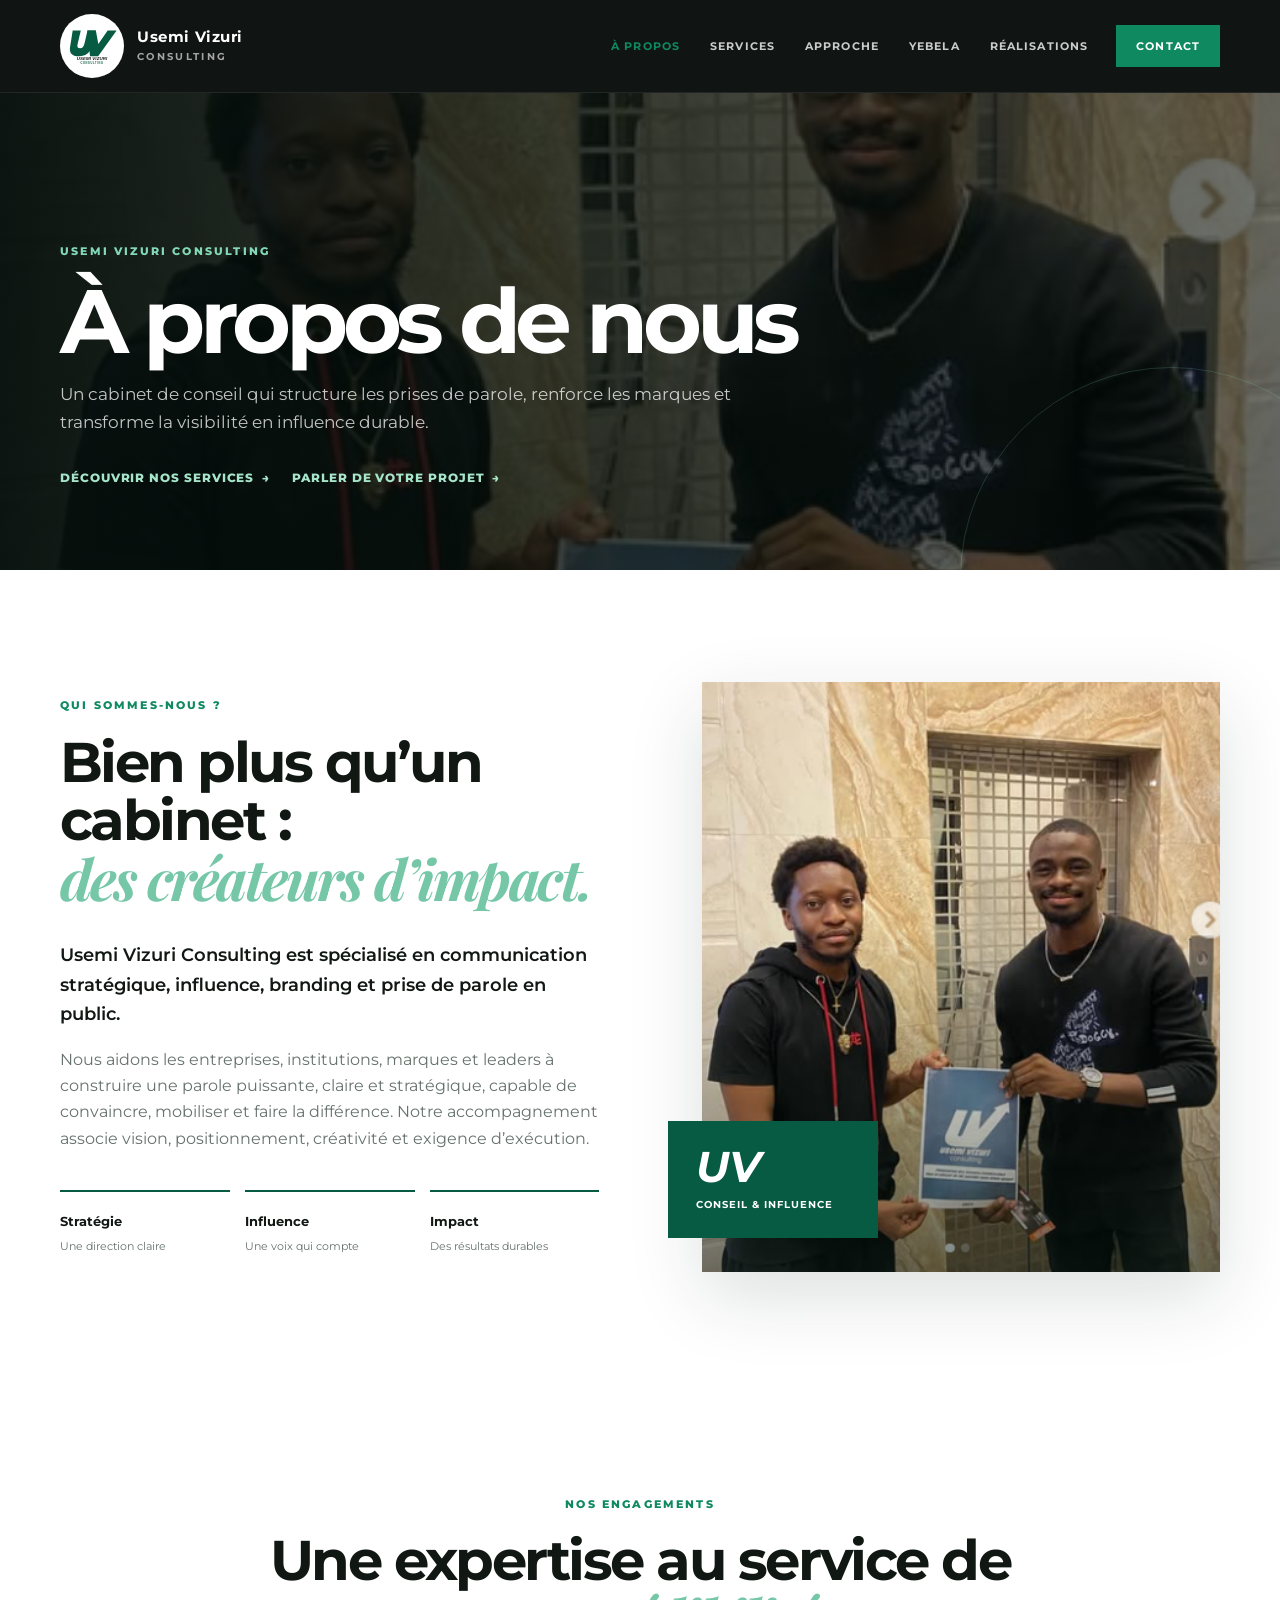
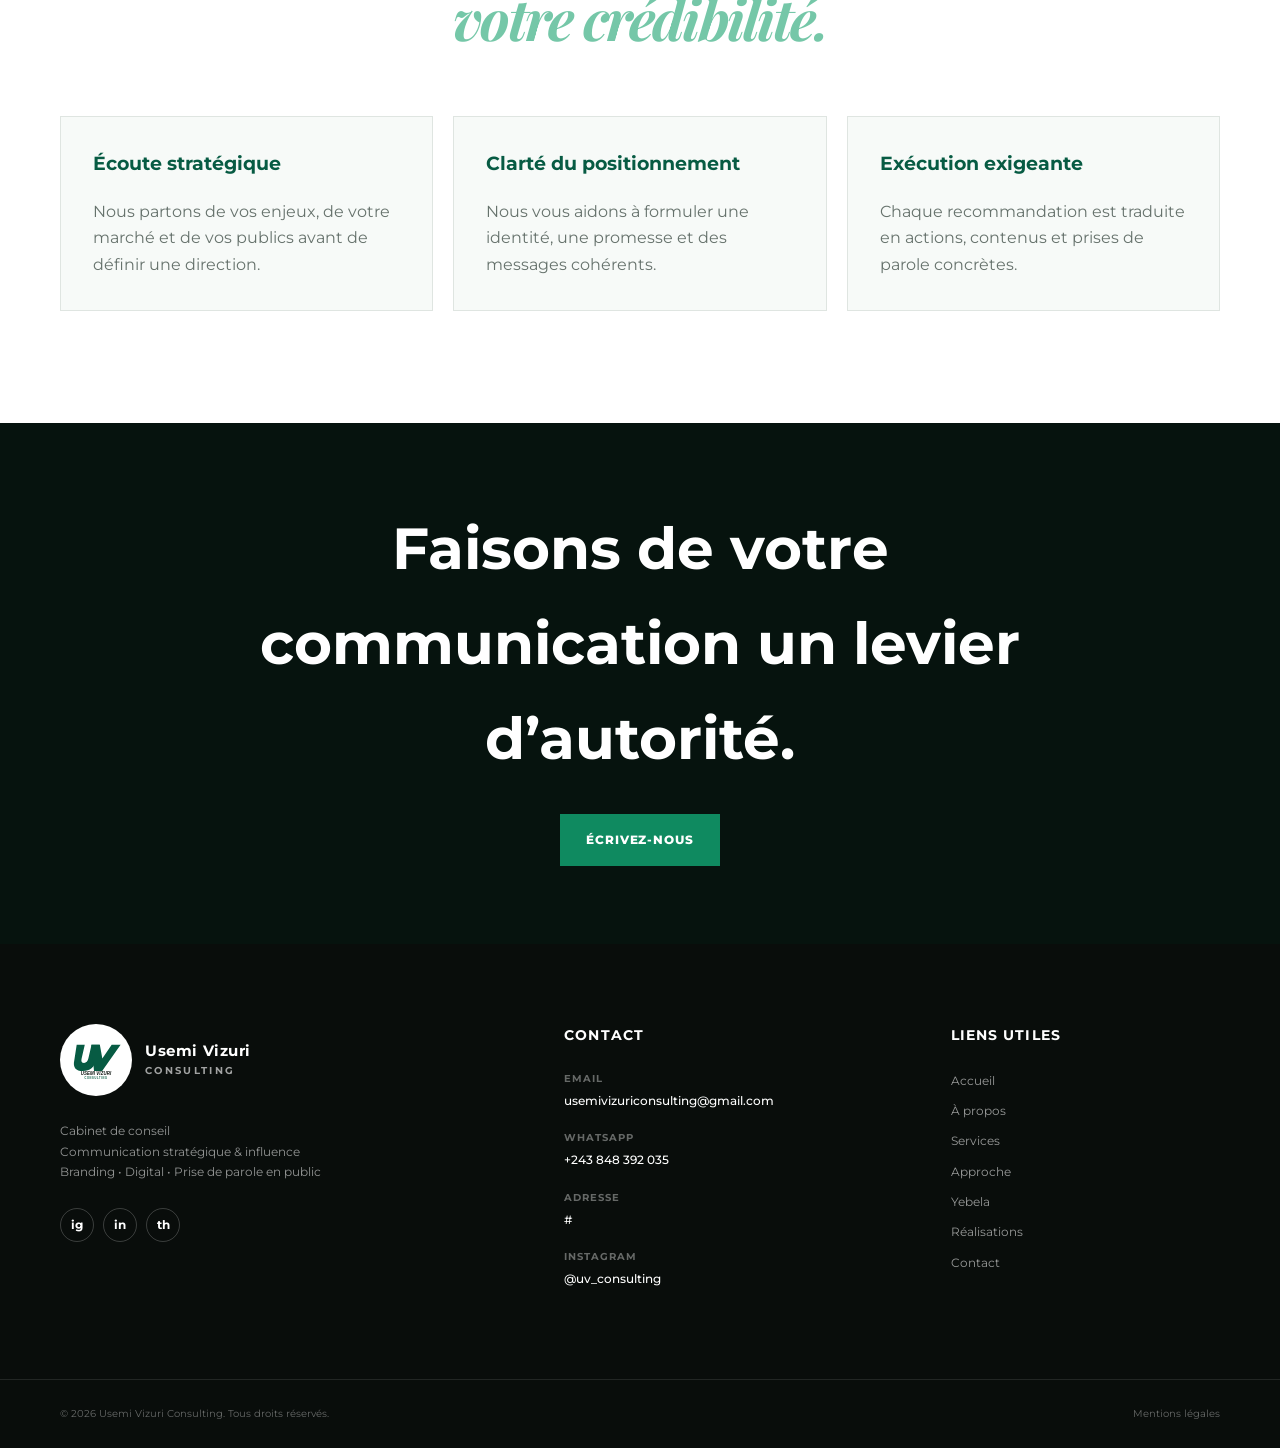
==== a-propos.html @ 1bf6beef "Transforme le site en navigation multipage" ====
<!doctype html>
<html lang="fr">
<head>
  <meta charset="utf-8">
  <meta name="viewport" content="width=device-width, initial-scale=1">
  <meta name="description" content="Découvrez Usemi Vizuri Consulting, cabinet de conseil en communication stratégique, influence, branding et prise de parole.">
  <meta name="theme-color" content="#0b0f0d">
  <title>À propos — Usemi Vizuri Consulting</title>
  <link rel="preconnect" href="https://fonts.googleapis.com">
  <link rel="preconnect" href="https://fonts.gstatic.com" crossorigin>
  <link href="https://fonts.googleapis.com/css2?family=Montserrat:wght@400;500;600;700;800&family=Playfair+Display:ital,wght@0,700;1,700&display=swap" rel="stylesheet">
  <link rel="icon" href="assets/logo-usemi-vizuri.svg" type="image/svg+xml">
  <link rel="stylesheet" href="styles.css">
</head>
<body>
  <a class="skip-link" href="#contenu">Aller au contenu</a>

  <header class="site-header" id="top">
    <div class="container header-inner">
      <a class="brand" href="index.html" aria-label="Usemi Vizuri Consulting — Accueil">
        <span class="brand-logo"><img src="assets/logo-usemi-vizuri.svg" alt="Logo Usemi Vizuri Consulting"></span>
        <span class="brand-copy">
          <strong>Usemi Vizuri</strong>
          <small>Consulting</small>
        </span>
      </a>

      <button class="menu-toggle" type="button" aria-expanded="false" aria-controls="main-nav" aria-label="Ouvrir le menu">
        <span></span><span></span><span></span>
      </button>

      <nav class="main-nav" id="main-nav" aria-label="Navigation principale">
        <a href="a-propos.html" aria-current="page">À propos</a>
        <a href="services.html">Services</a>
        <a href="approche.html">Approche</a>
        <a href="yebela.html">Yebela</a>
        <a href="realisations.html">Réalisations</a>
        <a class="nav-cta" href="contact.html">Contact</a>
      </nav>
    </div>
  </header>

  <main id="contenu">
    <section class="page-hero" style="--page-image: url('assets/collaboration-07.png')" aria-labelledby="page-title">
      <div class="container"><p class="eyebrow light">Usemi Vizuri Consulting</p><h1 id="page-title">À propos de nous</h1><p>Un cabinet de conseil qui structure les prises de parole, renforce les marques et transforme la visibilité en influence durable.</p><div class="page-nav"><a href="services.html">Découvrir nos services</a><a href="contact.html">Parler de votre projet</a></div></div>
    </section>
    <section class="about section page-content">
      <div class="container about-grid">
        <div class="about-copy reveal"><p class="eyebrow">Qui sommes-nous ?</p><h2>Bien plus qu’un cabinet :<br><em>des créateurs d’impact.</em></h2><p class="lead">Usemi Vizuri Consulting est spécialisé en communication stratégique, influence, branding et prise de parole en public.</p><p>Nous aidons les entreprises, institutions, marques et leaders à construire une parole puissante, claire et stratégique, capable de convaincre, mobiliser et faire la différence. Notre accompagnement associe vision, positionnement, créativité et exigence d’exécution.</p><div class="about-facts"><div><strong>Stratégie</strong><span>Une direction claire</span></div><div><strong>Influence</strong><span>Une voix qui compte</span></div><div><strong>Impact</strong><span>Des résultats durables</span></div></div></div>
        <div class="about-visual reveal" role="img" aria-label="Accompagnement en stratégie de communication"><div class="about-badge"><strong>UV</strong><span>Conseil & influence</span></div></div>
      </div>
    </section>
    <section class="section"><div class="container"><div class="section-heading centered reveal"><p class="eyebrow">Nos engagements</p><h2>Une expertise au service de<br><em>votre crédibilité.</em></h2></div><div class="detail-grid"><article class="detail-card reveal"><h3>Écoute stratégique</h3><p>Nous partons de vos enjeux, de votre marché et de vos publics avant de définir une direction.</p></article><article class="detail-card reveal"><h3>Clarté du positionnement</h3><p>Nous vous aidons à formuler une identité, une promesse et des messages cohérents.</p></article><article class="detail-card reveal"><h3>Exécution exigeante</h3><p>Chaque recommandation est traduite en actions, contenus et prises de parole concrètes.</p></article></div></div></section>
    <section class="page-cta"><div class="container"><h2>Faisons de votre communication un levier d’autorité.</h2><a class="button button-primary" href="contact.html">Écrivez-nous</a></div></section>
  </main>
  <footer class="site-footer">
    <div class="container footer-grid">
      <div class="footer-brand">
        <a class="brand footer-logo" href="index.html">
          <span class="brand-logo"><img src="assets/logo-usemi-vizuri.svg" alt="Logo Usemi Vizuri Consulting"></span>
          <span class="brand-copy"><strong>Usemi Vizuri</strong><small>Consulting</small></span>
        </a>
        <p>Cabinet de conseil<br>Communication stratégique & influence<br>Branding • Digital • Prise de parole en public</p>
        <div class="social-links" aria-label="Réseaux sociaux">
          <a href="https://www.instagram.com/uv_consulting/" target="_blank" rel="noopener noreferrer" aria-label="Instagram de Usemi Vizuri Consulting">ig</a>
          <a href="https://www.linkedin.com/in/usemi-vizuri-consulting-192310303" target="_blank" rel="noopener noreferrer" aria-label="LinkedIn de Usemi Vizuri Consulting">in</a>
          <a href="https://www.threads.com/@uv_consulting" target="_blank" rel="noopener noreferrer" aria-label="Threads de Usemi Vizuri Consulting">th</a>
        </div>
      </div>

      <div class="footer-contact">
        <h2>Contact</h2>
        <ul>
          <li><span>Email</span><a href="mailto:usemivizuriconsulting@gmail.com">usemivizuriconsulting@gmail.com</a></li>
          <li><span>WhatsApp</span><a href="https://wa.me/243848392035" target="_blank" rel="noopener">+243 848 392 035</a></li>
          <li><span>Adresse</span><strong>#</strong></li>
          <li><span>Instagram</span><a href="https://www.instagram.com/uv_consulting/" target="_blank" rel="noopener noreferrer">@uv_consulting</a></li>
        </ul>
      </div>

      <div class="footer-links">
        <h2>Liens utiles</h2>
        <a href="index.html">Accueil</a>
        <a href="a-propos.html">À propos</a>
        <a href="services.html">Services</a>
        <a href="approche.html">Approche</a>
        <a href="yebela.html">Yebela</a>
        <a href="realisations.html">Réalisations</a>
        <a href="contact.html">Contact</a>
      </div>

    </div>
    <div class="footer-bottom">
      <div class="container">
        <p>© <span id="year"></span> Usemi Vizuri Consulting. Tous droits réservés.</p>
        <a href="#">Mentions légales</a>
      </div>
    </div>
  </footer>

  <a class="back-to-top" href="#top" aria-label="Retour en haut">↑</a>
  <script src="config.js"></script>
  <script src="script.js"></script>
</body>
</html>
---- styles.css ----
:root {
  --green: #075b43;
  --green-bright: #0f8a60;
  --green-soft: #dcece6;
  --ink: #111814;
  --black: #090d0b;
  --cream: #f7f6f1;
  --white: #ffffff;
  --muted: #66726c;
  --line: #dfe5e1;
  --shadow: 0 24px 70px rgba(10, 36, 27, .14);
  --container: 1160px;
}

* { box-sizing: border-box; }

html {
  scroll-behavior: smooth;
  scroll-padding-top: 92px;
}

body {
  margin: 0;
  overflow-x: hidden;
  background: var(--white);
  color: var(--ink);
  font-family: "Montserrat", Arial, sans-serif;
  line-height: 1.65;
  -webkit-font-smoothing: antialiased;
}

body.menu-open { overflow: hidden; }

img { display: block; max-width: 100%; }
a { color: inherit; text-decoration: none; }
button, input { font: inherit; }

.container {
  width: min(var(--container), calc(100% - 48px));
  margin-inline: auto;
}

.skip-link {
  position: fixed;
  top: 12px;
  left: 12px;
  z-index: 999;
  padding: 10px 16px;
  background: var(--white);
  color: var(--black);
  transform: translateY(-150%);
}

.skip-link:focus { transform: translateY(0); }
.sr-only {
  position: absolute;
  width: 1px;
  height: 1px;
  padding: 0;
  margin: -1px;
  overflow: hidden;
  clip: rect(0, 0, 0, 0);
  white-space: nowrap;
  border: 0;
}

.site-header {
  position: sticky;
  top: 0;
  z-index: 100;
  min-height: 92px;
  background: rgba(9, 13, 11, .97);
  border-bottom: 1px solid rgba(255, 255, 255, .08);
  backdrop-filter: blur(16px);
}

.header-inner {
  min-height: 92px;
  display: flex;
  align-items: center;
  justify-content: space-between;
  gap: 32px;
}

.brand {
  display: inline-flex;
  align-items: center;
  gap: 13px;
  color: var(--white);
}

.brand-logo {
  display: grid;
  place-items: center;
  width: 64px;
  height: 64px;
  overflow: hidden;
  border-radius: 50%;
  background: var(--white);
}

.brand-logo img { width: 54px; height: 54px; object-fit: contain; }
.brand-copy { display: grid; line-height: 1.05; }
.brand-copy strong { font-size: .92rem; letter-spacing: .04em; }
.brand-copy small {
  margin-top: 6px;
  color: rgba(255, 255, 255, .62);
  font-size: .61rem;
  font-weight: 700;
  letter-spacing: .24em;
  text-transform: uppercase;
}

.main-nav { display: flex; align-items: center; gap: 6px; }
.main-nav a {
  padding: 10px 12px;
  color: rgba(255, 255, 255, .78);
  font-size: .7rem;
  font-weight: 700;
  letter-spacing: .1em;
  text-transform: uppercase;
  transition: color .2s ease, background .2s ease;
}
.main-nav a:hover, .main-nav a:focus-visible { color: var(--white); }
.main-nav a[aria-current="page"] { color: var(--green-bright); }
.main-nav .nav-cta {
  margin-left: 10px;
  padding: 12px 20px;
  background: var(--green-bright);
  color: var(--white);
}
.main-nav .nav-cta:hover { background: var(--green); }

.menu-toggle {
  display: none;
  width: 46px;
  height: 46px;
  padding: 10px;
  border: 0;
  background: transparent;
  color: var(--white);
  cursor: pointer;
}
.menu-toggle span {
  display: block;
  width: 100%;
  height: 2px;
  margin: 6px 0;
  background: currentColor;
  transition: transform .25s ease, opacity .25s ease;
}
.menu-toggle[aria-expanded="true"] span:nth-child(1) { transform: translateY(8px) rotate(45deg); }
.menu-toggle[aria-expanded="true"] span:nth-child(2) { opacity: 0; }
.menu-toggle[aria-expanded="true"] span:nth-child(3) { transform: translateY(-8px) rotate(-45deg); }

.hero {
  position: relative;
  min-height: calc(100vh - 92px);
  display: flex;
  align-items: center;
  isolation: isolate;
  overflow: hidden;
  background: var(--black) url("assets/uv-accueil.png") 74% 38% / cover no-repeat;
  color: var(--white);
}

.hero-shade {
  position: absolute;
  inset: 0;
  z-index: -1;
  background:
    linear-gradient(90deg, rgba(3, 13, 10, .96) 0%, rgba(3, 13, 10, .78) 38%, rgba(3, 13, 10, .24) 70%, rgba(3, 13, 10, .18) 100%),
    linear-gradient(0deg, rgba(3, 13, 10, .58), transparent 45%);
}

.hero-inner { padding-block: 110px 140px; }
.eyebrow {
  margin: 0 0 18px;
  color: var(--green-bright);
  font-size: .68rem;
  font-weight: 800;
  letter-spacing: .2em;
  text-transform: uppercase;
}
.eyebrow.light { color: #83d8b7; }
.eyebrow span { display: inline-block; width: 34px; height: 1px; margin: 0 10px 3px; background: currentColor; }

.hero h1 {
  max-width: 820px;
  margin: 0;
  font-size: clamp(3rem, 6.2vw, 6.15rem);
  line-height: .98;
  letter-spacing: -.055em;
}

h1 em, h2 em {
  color: #75c7a8;
  font-family: "Playfair Display", Georgia, serif;
  font-weight: 700;
}

.hero-lead {
  max-width: 680px;
  margin: 30px 0 0;
  color: rgba(255, 255, 255, .78);
  font-size: clamp(1rem, 1.5vw, 1.18rem);
}

.hero-actions { display: flex; flex-wrap: wrap; gap: 14px; margin-top: 38px; }
.button {
  display: inline-flex;
  min-height: 52px;
  align-items: center;
  justify-content: center;
  padding: 13px 25px;
  border: 1px solid transparent;
  font-size: .72rem;
  font-weight: 800;
  letter-spacing: .08em;
  text-transform: uppercase;
  transition: transform .2s ease, background .2s ease, color .2s ease, border-color .2s ease;
}
.button:hover { transform: translateY(-2px); }
.button-primary { background: var(--green-bright); color: var(--white); }
.button-primary:hover { background: #12a06e; }
.button-ghost { border-color: rgba(255,255,255,.55); color: var(--white); }
.button-ghost:hover { border-color: var(--white); background: var(--white); color: var(--black); }
.button-light { background: var(--white); color: var(--green); }

.scroll-cue {
  position: absolute;
  right: 38px;
  bottom: 30px;
  display: flex;
  align-items: center;
  gap: 15px;
  color: rgba(255,255,255,.68);
  font-size: .6rem;
  font-weight: 700;
  letter-spacing: .17em;
  text-transform: uppercase;
  transform: rotate(90deg) translateX(-100%);
  transform-origin: right bottom;
}
.scroll-cue i { width: 54px; height: 1px; background: currentColor; }

.section { padding: 112px 0; }
.section-heading { max-width: 780px; margin-bottom: 66px; }
.section-heading.centered { margin-inline: auto; text-align: center; }
.section-heading h2, .about-copy h2 {
  margin: 0;
  color: var(--ink);
  font-size: clamp(2.3rem, 4.4vw, 4.5rem);
  line-height: 1.03;
  letter-spacing: -.045em;
}
.section-heading p:not(.eyebrow) { max-width: 650px; margin: 24px auto 0; color: var(--muted); }

.service-grid {
  display: grid;
  grid-template-columns: repeat(2, 1fr);
  border-top: 1px solid var(--line);
  border-left: 1px solid var(--line);
}
.service-card {
  min-height: 340px;
  padding: 46px 38px;
  border-right: 1px solid var(--line);
  border-bottom: 1px solid var(--line);
  background: var(--white);
  transition: background .25s ease, color .25s ease, transform .25s ease;
}
.service-card:hover { z-index: 2; background: var(--green); color: var(--white); transform: translateY(-5px); box-shadow: var(--shadow); }
.service-icon { width: 56px; height: 56px; margin-bottom: 30px; color: var(--green-bright); }
.service-icon svg { width: 100%; height: 100%; fill: none; stroke: currentColor; stroke-width: 2; stroke-linecap: round; stroke-linejoin: round; }
.service-card:hover .service-icon { color: #8de0bd; }
.service-card h3 { margin: 0 0 16px; font-size: 1.05rem; line-height: 1.3; }
.service-card p { margin: 0; color: var(--muted); font-size: .88rem; }
.service-card:hover p { color: rgba(255,255,255,.72); }

.manifesto { display: grid; grid-template-columns: 1fr 1fr; min-height: 660px; }
.manifesto-panel { display: flex; flex-direction: column; justify-content: center; padding: clamp(60px, 8vw, 130px); }
.manifesto-green { background: var(--green); color: var(--white); }
.manifesto-green h2 { max-width: 600px; margin: 0; font-size: clamp(2.2rem, 4vw, 4.1rem); line-height: 1.02; letter-spacing: -.045em; }
.manifesto-green > p:not(.eyebrow) { max-width: 590px; margin: 28px 0 36px; color: rgba(255,255,255,.76); }
.manifesto-green .button { align-self: flex-start; }
.manifesto-dark {
  position: relative;
  overflow: hidden;
  background:
    radial-gradient(circle at 78% 24%, rgba(15,138,96,.28), transparent 26%),
    linear-gradient(135deg, #101a16, var(--black));
  color: var(--white);
}
.manifesto-dark::after {
  content: "UV";
  position: absolute;
  right: -5%;
  bottom: -20%;
  color: rgba(255,255,255,.035);
  font-size: 26vw;
  font-weight: 800;
  font-style: italic;
  line-height: 1;
}
.quote-mark { position: relative; z-index: 1; color: #70d0aa; font-family: Georgia, serif; font-size: 7rem; line-height: .6; }
.manifesto blockquote { position: relative; z-index: 1; max-width: 560px; margin: 26px 0; font-family: "Playfair Display", Georgia, serif; font-size: clamp(1.7rem, 3vw, 3rem); line-height: 1.25; }
.manifesto-dark p { position: relative; z-index: 1; color: #70d0aa; font-size: .7rem; font-weight: 800; letter-spacing: .13em; text-transform: uppercase; }

.about { background: var(--cream); }
.about-grid { display: grid; grid-template-columns: 1.02fr .98fr; align-items: center; gap: clamp(50px, 8vw, 110px); }
.about-copy .lead { margin-top: 30px; color: var(--ink); font-size: 1.12rem; font-weight: 600; }
.about-copy > p:not(.eyebrow):not(.lead) { color: var(--muted); }
.about-facts { display: grid; grid-template-columns: repeat(3, 1fr); gap: 15px; margin-top: 38px; }
.about-facts div { padding-top: 18px; border-top: 2px solid var(--green); }
.about-facts strong, .about-facts span { display: block; }
.about-facts strong { font-size: .84rem; }
.about-facts span { margin-top: 5px; color: var(--muted); font-size: .7rem; }
.about-visual {
  position: relative;
  min-height: 590px;
  background: var(--black) url("assets/collaboration-07.png") center / cover no-repeat;
  box-shadow: var(--shadow);
}
.about-visual::before { content: ""; position: absolute; inset: 0; background: linear-gradient(0deg, rgba(3,20,14,.52), transparent 58%); }
.about-badge { position: absolute; left: -34px; bottom: 34px; display: grid; min-width: 210px; padding: 24px 28px; background: var(--green); color: var(--white); }
.about-badge strong { font-size: 2.7rem; font-style: italic; line-height: 1; }
.about-badge span { margin-top: 8px; font-size: .65rem; font-weight: 700; letter-spacing: .1em; text-transform: uppercase; }
.yebela {
  overflow: hidden;
  background:
    radial-gradient(circle at 12% 20%, rgba(15, 138, 96, .34), transparent 30%),
    linear-gradient(135deg, #08110d, #101c17 58%, #06100c);
  color: var(--white);
}
.yebela-grid { display: grid; grid-template-columns: .9fr 1.1fr; align-items: center; gap: clamp(54px, 9vw, 130px); }
.yebela-intro { position: relative; min-height: 500px; display: flex; flex-direction: column; justify-content: center; }
.yebela-mark {
  position: absolute;
  left: -45px;
  top: 50%;
  color: rgba(117, 199, 168, .08);
  font-family: "Playfair Display", Georgia, serif;
  font-size: clamp(20rem, 38vw, 36rem);
  font-weight: 700;
  line-height: .7;
  transform: translateY(-46%);
}
.yebela-intro h2 { position: relative; margin: 0; font-size: clamp(4.3rem, 10vw, 8rem); line-height: .9; letter-spacing: -.07em; }
.yebela-tagline { position: relative; max-width: 560px; margin: 28px 0 0; color: #83d8b7; font-family: "Playfair Display", Georgia, serif; font-size: clamp(1.45rem, 2.7vw, 2.25rem); line-height: 1.25; }
.yebela-copy > p { color: rgba(255, 255, 255, .72); }
.yebela-focus { display: flex; flex-wrap: wrap; gap: 10px; margin: 30px 0; }
.yebela-focus span { padding: 9px 13px; border: 1px solid rgba(131, 216, 183, .35); color: #a6e5ca; font-size: .67rem; font-weight: 700; letter-spacing: .08em; text-transform: uppercase; }
.yebela-date { margin-bottom: 32px; padding-left: 18px; border-left: 3px solid var(--green-bright); }
.yebela-date strong { color: var(--white); }
.yebela-copy .button { width: auto; }

.clients { background: var(--white); }
.client-shell { position: relative; display: grid; grid-template-columns: 46px 1fr 46px; align-items: center; gap: 18px; }
.client-track { display: grid; grid-auto-flow: column; grid-auto-columns: calc(25% - 14px); gap: 18px; overflow-x: auto; scroll-behavior: smooth; scroll-snap-type: x mandatory; scrollbar-width: none; }
.client-track::-webkit-scrollbar { display: none; }
.client-card {
  position: relative;
  min-height: 310px;
  display: flex;
  flex-direction: column;
  justify-content: flex-end;
  gap: 8px;
  padding: 26px 22px;
  overflow: hidden;
  scroll-snap-align: start;
  isolation: isolate;
  background-color: var(--green);
  background-position: center;
  background-size: cover;
  color: var(--white);
  box-shadow: inset 0 0 0 1px rgba(255,255,255,.08);
}
.client-card::before {
  position: absolute;
  inset: 0;
  z-index: -1;
  content: "";
  background: linear-gradient(180deg, rgba(3,13,10,.08) 25%, rgba(3,13,10,.92) 100%);
  transition: background .25s ease;
}
.client-card:hover::before { background: linear-gradient(180deg, rgba(7,91,67,.1), rgba(3,13,10,.95)); }
.client-card span { font-family: "Playfair Display", Georgia, serif; font-size: 1.38rem; font-weight: 700; line-height: 1.2; }
.client-card strong { color: #a6e5ca; font-size: .62rem; letter-spacing: .09em; text-transform: uppercase; }
.client-card-one { background-image: url("assets/collaboration-01.png"); }
.client-card-two { background-image: url("assets/collaboration-02.png"); }
.client-card-three { background-image: url("assets/collaboration-03.png"); }
.client-card-four { background-image: url("assets/collaboration-04.png"); }
.client-card-five { background-image: url("assets/collaboration-05.png"); }
.client-card-six { background-image: url("assets/collaboration-06.png"); }
.client-card-seven { background-image: url("assets/collaboration-07.png"); }
.client-arrow { width: 46px; height: 46px; border: 1px solid var(--line); border-radius: 50%; background: var(--white); color: var(--green); cursor: pointer; transition: background .2s, color .2s; }
.client-arrow:hover { background: var(--green); color: var(--white); }

.contact-section {
  padding: 112px 0;
  color: rgba(255,255,255,.74);
  background:
    radial-gradient(circle at 12% 22%, rgba(15,138,96,.3), transparent 30%),
    #050e0a;
}
.contact-layout { display: grid; grid-template-columns: minmax(0, .95fr) minmax(420px, .78fr); gap: clamp(55px, 8vw, 105px); align-items: start; }
.contact-copy h2 { margin: 0; color: var(--white); font-size: clamp(2.7rem, 5vw, 5rem); line-height: 1; letter-spacing: -.05em; }
.contact-copy > p:not(.eyebrow) { max-width: 610px; margin-top: 28px; font-size: 1.02rem; }
.contact-details { display: grid; grid-template-columns: 1fr; gap: 24px; margin-top: 46px; }
.contact-details span { display: block; margin-bottom: 7px; color: #83d8b7; font-size: .66rem; font-weight: 800; letter-spacing: .14em; text-transform: uppercase; }
.contact-details a { color: rgba(255,255,255,.9); font-size: .86rem; overflow-wrap: anywhere; }
.contact-details a:hover { color: #83d8b7; }

.contact-form { padding: 36px; color: var(--ink); background: var(--white); box-shadow: 0 30px 90px rgba(0,0,0,.28); }
.form-heading { display: flex; justify-content: space-between; gap: 18px; margin-bottom: 27px; padding-bottom: 18px; border-bottom: 1px solid var(--line); }
.form-heading span { color: var(--green); font-size: 1.12rem; font-weight: 800; }
.form-heading b { color: var(--muted); font-size: .7rem; font-weight: 600; }
.contact-form label { display: block; margin-bottom: 18px; color: var(--ink); font-size: .75rem; font-weight: 800; }
.contact-form input,
.contact-form textarea {
  width: 100%;
  margin-top: 7px;
  padding: 13px 14px;
  color: var(--ink);
  background: #f7faf8;
  border: 1px solid #d5ded9;
  border-radius: 0;
  outline: none;
  font: inherit;
  font-size: .88rem;
  font-weight: 400;
  transition: border-color .2s ease, box-shadow .2s ease;
}
.contact-form textarea { min-height: 145px; resize: vertical; }
.newsletter-consent {
  display: flex !important;
  align-items: flex-start;
  gap: 11px;
  margin: 2px 0 22px !important;
  color: var(--muted) !important;
  font-size: .72rem !important;
  font-weight: 500 !important;
  line-height: 1.5;
}
.contact-form .newsletter-consent input {
  flex: 0 0 18px;
  width: 18px;
  height: 18px;
  margin: 2px 0 0;
  padding: 0;
  accent-color: var(--green-bright);
  box-shadow: none;
}
.contact-form input:focus,
.contact-form textarea:focus { border-color: var(--green-bright); box-shadow: 0 0 0 3px rgba(15,138,96,.12); }
.form-trap { position: absolute !important; width: 1px !important; height: 1px !important; overflow: hidden !important; clip: rect(0 0 0 0) !important; white-space: nowrap !important; }
.submit-button { position: relative; width: 100%; gap: 10px; border: 0; cursor: pointer; }
.submit-button-loader { display: none; width: 18px; height: 18px; border: 2px solid rgba(255,255,255,.4); border-top-color: var(--white); border-radius: 50%; animation: submit-spin .75s linear infinite; }
.submit-button.is-loading .submit-button-loader { display: inline-block; }
.contact-form button:disabled { cursor: wait; opacity: .82; transform: none; }
.form-note { margin: 13px 0 0; color: var(--muted); font-size: .68rem; text-align: center; }
.contact-form-status { min-height: 24px; margin: 8px 0 0; color: var(--green); font-size: .76rem; text-align: center; }
.contact-form-status.is-error { color: #b42318; }
.submission-receipt { display: grid; grid-template-columns: auto minmax(0,1fr); gap: 15px; margin-top: 22px; padding: 21px; text-align: left; background: #effcf5; border: 1px solid #a6e3c3; }
.submission-receipt[hidden] { display: none; }
.receipt-check { display: grid; width: 40px; height: 40px; place-items: center; color: var(--white); background: #14804a; border-radius: 50%; font-size: 1.2rem; font-weight: 900; }
.receipt-eyebrow { color: #127447; font-size: .65rem; font-weight: 900; letter-spacing: .1em; text-transform: uppercase; }
.receipt-content h3 { margin: 4px 0 5px; color: var(--ink); font-size: 1rem; }
.receipt-content > p { margin: 0; color: var(--muted); font-size: .72rem; }
.receipt-details { display: grid; grid-template-columns: 1.3fr 1fr 1fr; gap: 9px; margin: 16px 0 0; }
.receipt-details div { min-width: 0; padding-top: 9px; border-top: 1px solid rgba(20,128,74,.2); }
.receipt-details dt { color: #527064; font-size: .59rem; font-weight: 800; text-transform: uppercase; }
.receipt-details dd { margin: 4px 0 0; color: #0d5633; overflow-wrap: anywhere; font-size: .73rem; font-weight: 800; }
@keyframes submit-spin { to { transform: rotate(360deg); } }

.media-cta { padding: 84px 0; background: var(--green-bright); }
.media-card {
  padding: clamp(55px, 8vw, 110px);
  text-align: center;
  background:
    linear-gradient(rgba(6,13,10,.91), rgba(6,13,10,.91)),
    url("assets/hero-usemi-vizuri.png") center / cover no-repeat;
  color: var(--white);
  box-shadow: 0 30px 60px rgba(0,0,0,.22);
}
.media-card h2 { max-width: 850px; margin: 0 auto; font-size: clamp(2rem, 4.3vw, 4rem); line-height: 1.06; letter-spacing: -.04em; }
.media-card > p:not(.eyebrow) { max-width: 670px; margin: 24px auto 34px; color: rgba(255,255,255,.72); }

.site-footer { background: var(--black); color: var(--white); }
.footer-grid { display: grid; grid-template-columns: 1.35fr 1fr .8fr; gap: 50px; padding-block: 80px 70px; }
.footer-logo .brand-logo { width: 72px; height: 72px; }
.footer-brand > p { margin: 25px 0; color: rgba(255,255,255,.56); font-size: .78rem; }
.social-links { display: flex; gap: 9px; }
.social-links a { width: 34px; height: 34px; display: grid; place-items: center; border: 1px solid rgba(255,255,255,.2); border-radius: 50%; font-size: .72rem; font-weight: 700; }
.social-links a:hover { background: var(--green-bright); border-color: var(--green-bright); }
.site-footer h2 { margin: 0 0 24px; font-size: .85rem; letter-spacing: .08em; text-transform: uppercase; }
.footer-contact ul { margin: 0; padding: 0; list-style: none; }
.footer-contact li { margin-bottom: 17px; }
.footer-contact li span { display: block; color: rgba(255,255,255,.38); font-size: .61rem; font-weight: 700; letter-spacing: .1em; text-transform: uppercase; }
.footer-contact li a, .footer-contact li strong { font-size: .78rem; font-weight: 500; overflow-wrap: anywhere; }
.footer-links { display: flex; flex-direction: column; align-items: flex-start; }
.footer-links a { margin-bottom: 10px; color: rgba(255,255,255,.58); font-size: .77rem; }
.footer-links a:hover { color: #7bd4b1; }
.form-status { min-height: 20px; margin-top: 10px !important; color: #7bd4b1 !important; }
.footer-bottom { border-top: 1px solid rgba(255,255,255,.1); }
.footer-bottom .container { min-height: 68px; display: flex; align-items: center; justify-content: space-between; gap: 20px; color: rgba(255,255,255,.38); font-size: .65rem; }
.back-to-top { position: fixed; right: 20px; bottom: 20px; z-index: 50; width: 44px; height: 44px; display: grid; place-items: center; background: var(--green-bright); color: var(--white); opacity: 0; pointer-events: none; transform: translateY(10px); transition: opacity .2s, transform .2s; }
.back-to-top.is-visible { opacity: 1; pointer-events: auto; transform: translateY(0); }

.reveal { opacity: 0; transform: translateY(24px); transition: opacity .65s ease, transform .65s ease; }
.reveal.is-visible { opacity: 1; transform: translateY(0); }

@media (max-width: 1020px) {
  .menu-toggle { display: block; }
  .main-nav {
    position: absolute;
    top: 100%;
    left: 0;
    right: 0;
    display: grid;
    max-height: 0;
    padding: 0 24px;
    overflow: hidden;
    visibility: hidden;
    opacity: 0;
    background: var(--black);
    border-top: 1px solid rgba(255,255,255,.08);
    transform: translateY(-8px);
    transition: max-height .3s ease, padding .3s ease, opacity .2s ease, transform .2s ease, visibility .2s;
  }
  .main-nav.is-open { max-height: calc(100vh - 82px); padding-block: 18px 24px; overflow-y: auto; visibility: visible; opacity: 1; transform: translateY(0); }
  .main-nav a { padding: 14px 4px; border-bottom: 1px solid rgba(255,255,255,.08); font-size: .76rem; }
  .main-nav .nav-cta { margin: 10px 0 0; padding: 14px; text-align: center; }
  .service-grid { grid-template-columns: repeat(2, 1fr); }
  .manifesto { grid-template-columns: 1fr; }
  .manifesto-panel { min-height: 560px; }
  .about-grid { grid-template-columns: 1fr; }
  .yebela-grid { grid-template-columns: 1fr; }
  .yebela-intro { min-height: 360px; }
  .about-copy { max-width: 760px; }
  .about-visual { min-height: 520px; }
  .contact-layout { grid-template-columns: 1fr; }
  .contact-copy { max-width: 760px; }
  .footer-grid { grid-template-columns: 1.3fr 1fr 1fr; }
}

@media (max-width: 700px) {
  html { scroll-padding-top: 78px; }
  .container { width: min(100% - 30px, var(--container)); }
  .site-header, .header-inner { min-height: 78px; }
  .brand-logo { width: 54px; height: 54px; }
  .brand-logo img { width: 45px; height: 45px; }
  .brand-copy { display: none; }
  .hero { min-height: calc(100svh - 78px); background-position: 64% center; }
  .hero-shade { background: linear-gradient(0deg, rgba(2,13,9,.96) 0%, rgba(2,13,9,.7) 64%, rgba(2,13,9,.28) 100%); }
  .hero-inner { padding-block: 115px 120px; }
  .hero h1 { font-size: clamp(2.75rem, 13vw, 4.4rem); }
  .hero-lead { font-size: .93rem; }
  .hero-actions { display: grid; }
  .button { width: 100%; }
  .scroll-cue { display: none; }
  .section { padding: 82px 0; }
  .section-heading { margin-bottom: 44px; }
  .section-heading h2, .about-copy h2 { font-size: clamp(2.2rem, 10vw, 3.25rem); }
  .service-grid { grid-template-columns: 1fr; }
  .service-card { min-height: 0; padding: 38px 28px; }
  .manifesto-panel { min-height: 520px; padding: 68px 24px; }
  .manifesto-dark::after { font-size: 56vw; }
  .about-grid { gap: 55px; }
  .about-facts { grid-template-columns: 1fr; }
  .about-visual { min-height: 420px; background-position: 64% center; }
  .about-badge { left: 15px; right: 15px; bottom: 15px; min-width: 0; }
  .yebela-grid { gap: 28px; }
  .yebela-intro { min-height: 300px; }
  .yebela-mark { left: -20px; font-size: 20rem; }
  .yebela-copy .button { width: 100%; }
  .clients .section-heading { margin-bottom: 38px; }
  .client-shell { grid-template-columns: 1fr; }
  .client-arrow { display: none; }
  .client-track { grid-auto-columns: 78%; }
  .client-card { min-height: 320px; }
  .contact-section { padding: 82px 0; }
  .contact-layout { gap: 48px; }
  .contact-form { padding: 27px 20px; }
  .receipt-details { grid-template-columns: 1fr; }
  .media-cta { padding: 42px 0; }
  .media-card { padding: 60px 22px; }
  .footer-grid { grid-template-columns: 1fr; gap: 42px; padding-block: 60px; }
  .footer-bottom .container { padding-block: 20px; flex-direction: column; justify-content: center; text-align: center; }
}

@media (prefers-reduced-motion: reduce) {
  html { scroll-behavior: auto; }
  *, *::before, *::after { animation-duration: .01ms !important; animation-iteration-count: 1 !important; transition-duration: .01ms !important; }
  .reveal { opacity: 1; transform: none; }
}

/* Pages intérieures */
.page-hero {
  position: relative;
  min-height: 430px;
  display: flex;
  align-items: end;
  overflow: hidden;
  isolation: isolate;
  padding: 150px 0 82px;
  background:
    linear-gradient(90deg, rgba(3, 13, 10, .96), rgba(3, 13, 10, .55)),
    var(--page-image, url("assets/uv-accueil.png")) center / cover no-repeat;
  color: var(--white);
}
.page-hero::after {
  position: absolute;
  inset: auto -8% -46% auto;
  z-index: -1;
  width: 420px;
  aspect-ratio: 1;
  border: 1px solid rgba(131, 216, 183, .18);
  border-radius: 50%;
  content: "";
}
.page-hero .container { position: relative; z-index: 1; }
.page-hero h1 {
  max-width: 900px;
  margin: 12px 0 18px;
  font-size: clamp(3rem, 7vw, 6.8rem);
  line-height: .94;
  letter-spacing: -.06em;
}
.page-hero p:not(.eyebrow) { max-width: 720px; color: rgba(255, 255, 255, .76); font-size: 1.05rem; }
.page-nav { display: flex; flex-wrap: wrap; gap: 12px 22px; margin-top: 32px; }
.page-nav a { color: #a6e5ca; font-size: .72rem; font-weight: 800; letter-spacing: .08em; text-transform: uppercase; }
.page-nav a::after { margin-left: 8px; content: "→"; }
.page-content { background: var(--white); }
.page-content .section-heading { margin-bottom: 52px; }
.page-cta { padding: 78px 0; text-align: center; color: var(--white); background: #06130e; }
.page-cta h2 { max-width: 800px; margin: 0 auto 28px; font-size: clamp(2rem, 4.5vw, 4rem); }
.page-cta .button { width: auto; }
.detail-grid { display: grid; grid-template-columns: repeat(3, minmax(0, 1fr)); gap: 20px; }
.detail-card { padding: 32px; border: 1px solid var(--line); background: #f7faf8; }
.detail-card h3 { margin-top: 0; color: var(--green); }
.detail-card p { margin-bottom: 0; color: var(--muted); }
.split-copy { display: grid; grid-template-columns: .8fr 1.2fr; gap: clamp(40px, 7vw, 90px); align-items: start; }
.split-copy h2 { margin-top: 0; font-size: clamp(2.3rem, 4.5vw, 4.5rem); line-height: 1; }
.split-copy .lead { font-size: 1.1rem; }
.inner-contact { padding-top: 92px; }
@media (max-width: 900px) {
  .detail-grid { grid-template-columns: 1fr 1fr; }
  .split-copy { grid-template-columns: 1fr; }
}
@media (max-width: 620px) {
  .page-hero { min-height: 390px; padding: 128px 0 60px; }
  .detail-grid { grid-template-columns: 1fr; }
  .detail-card { padding: 25px; }
}
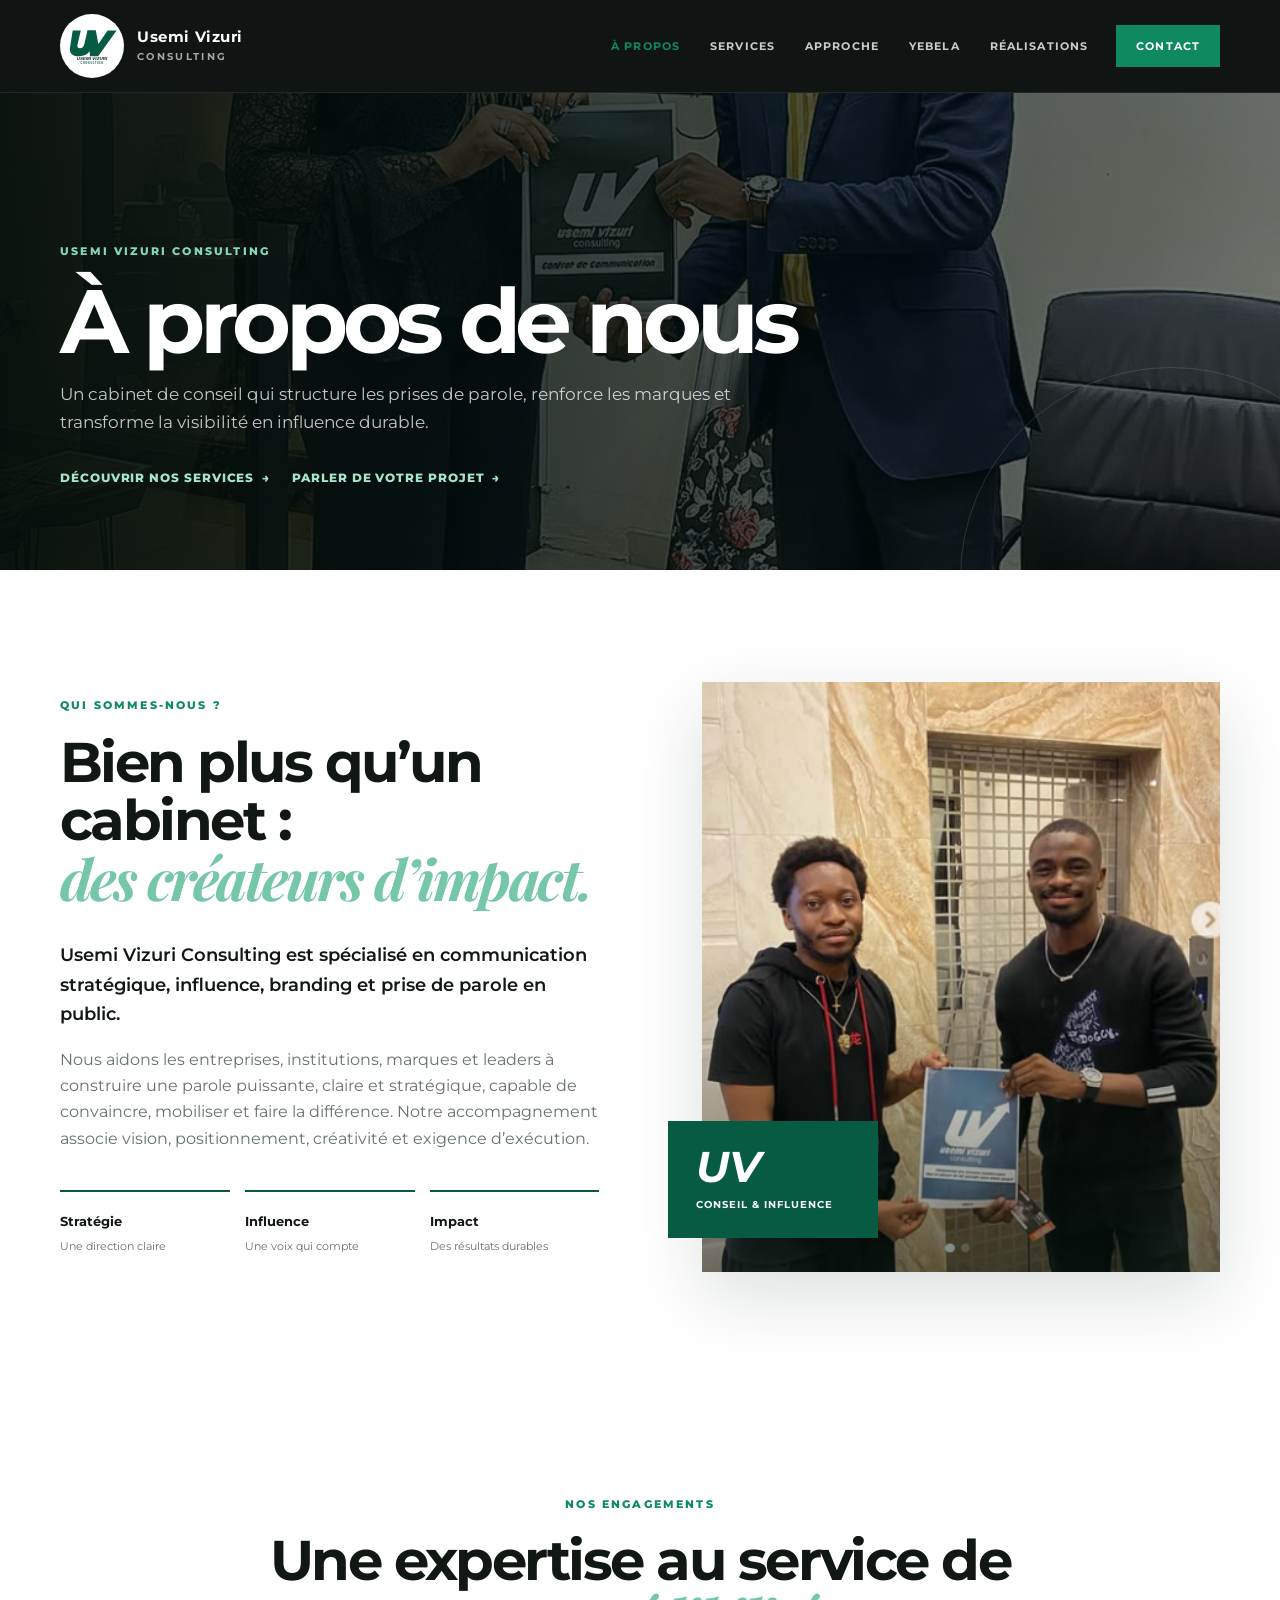
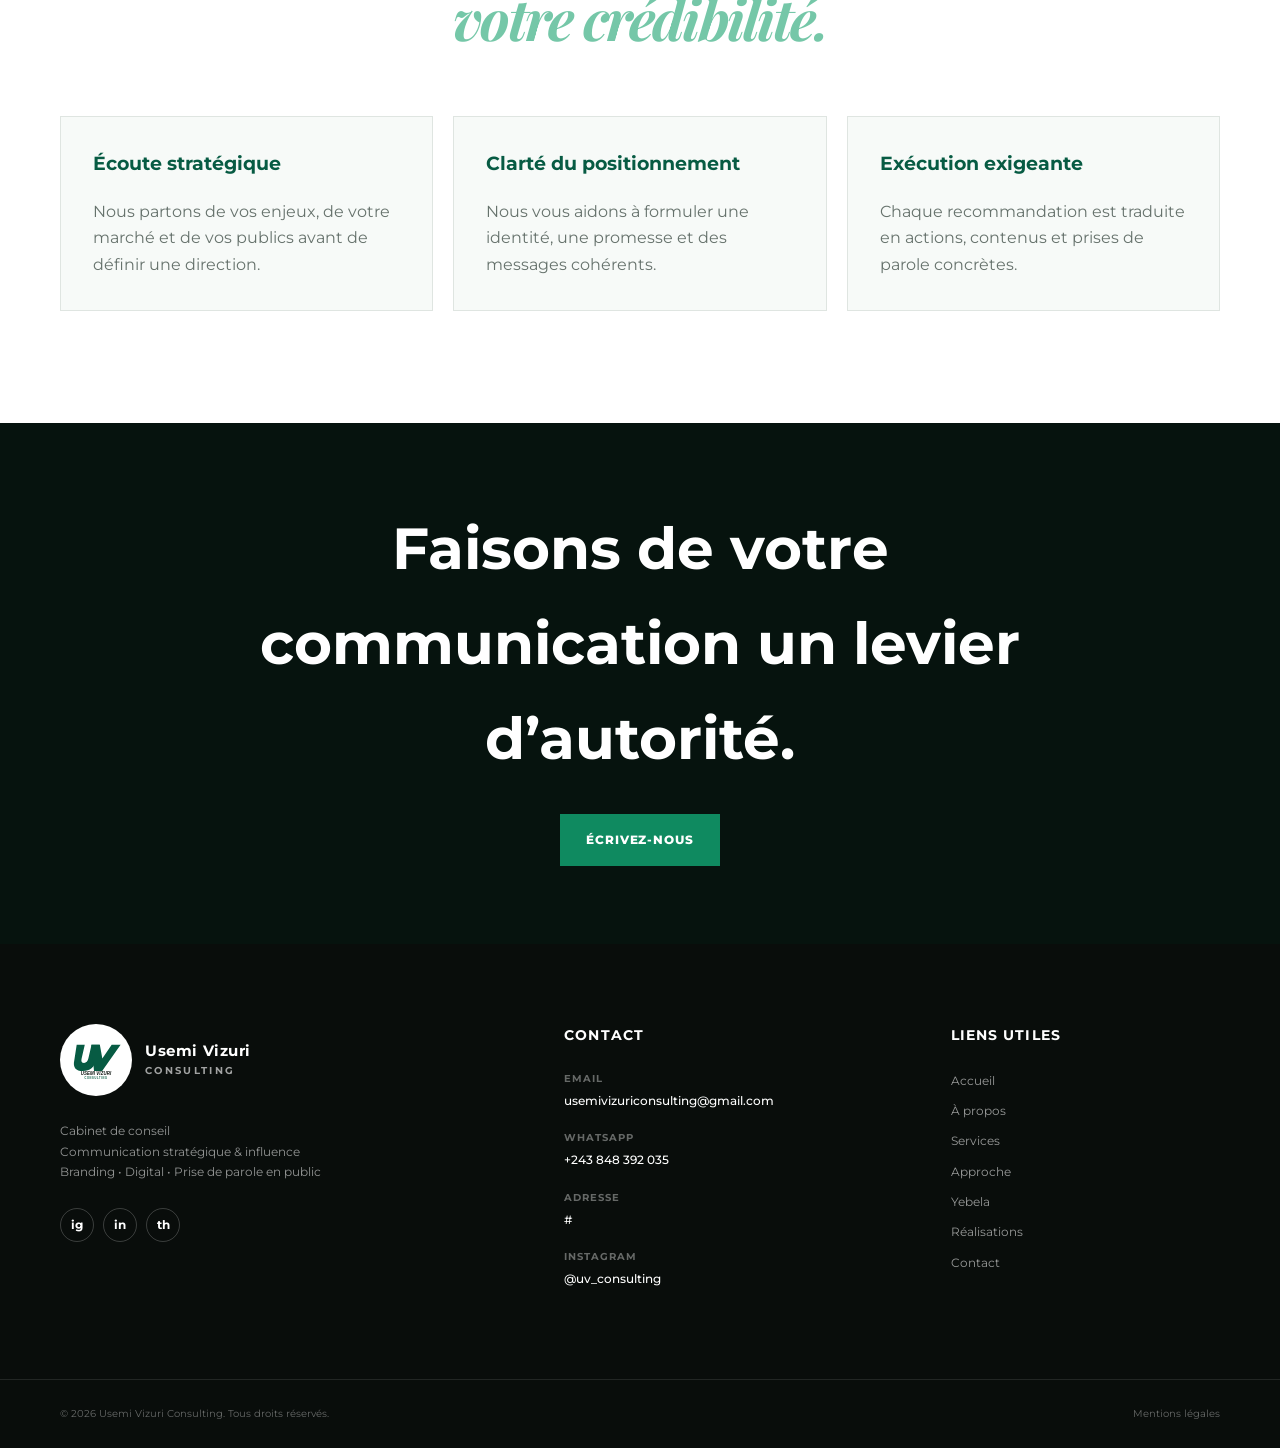
==== commit 0e42e792: "Intègre la photothèque et la vidéo au site" ====
--- a/a-propos.html
+++ b/a-propos.html
@@ -41,7 +41,7 @@
   </header>
 
   <main id="contenu">
-    <section class="page-hero" style="--page-image: url('assets/collaboration-07.png')" aria-labelledby="page-title">
+    <section class="page-hero" style="--page-image: url('assets/media/photos/IMG-20260814-WA0048_traitee.png')" aria-labelledby="page-title">
       <div class="container"><p class="eyebrow light">Usemi Vizuri Consulting</p><h1 id="page-title">À propos de nous</h1><p>Un cabinet de conseil qui structure les prises de parole, renforce les marques et transforme la visibilité en influence durable.</p><div class="page-nav"><a href="services.html">Découvrir nos services</a><a href="contact.html">Parler de votre projet</a></div></div>
     </section>
     <section class="about section page-content">
--- a/styles.css
+++ b/styles.css
@@ -653,4 +653,207 @@
   .page-hero { min-height: 390px; padding: 128px 0 60px; }
   .detail-grid { grid-template-columns: 1fr; }
   .detail-card { padding: 25px; }
+}
+/* Photothèque Usemi Vizuri */
+.hero {
+  min-height: calc(100vh - 92px);
+  background:
+    radial-gradient(circle at 76% 28%, rgba(15, 138, 96, .24), transparent 26%),
+    linear-gradient(135deg, #020a07, #07150f 56%, #030b08);
+}
+.hero-layout {
+  min-height: calc(100vh - 92px);
+  display: grid;
+  grid-template-columns: minmax(0, 1.08fr) minmax(330px, .62fr);
+  align-items: center;
+  gap: clamp(36px, 6vw, 90px);
+  padding-block: 72px 90px;
+}
+.hero .hero-inner { position: relative; z-index: 2; padding: 0; }
+.hero h1 { max-width: 760px; }
+.hero-portrait {
+  position: relative;
+  align-self: stretch;
+  min-height: 640px;
+  margin: 0;
+  overflow: hidden;
+  background: #0a1712;
+  box-shadow: 0 38px 100px rgba(0, 0, 0, .38);
+}
+.hero-portrait::before {
+  position: absolute;
+  inset: 0;
+  z-index: 1;
+  content: "";
+  background: linear-gradient(180deg, transparent 52%, rgba(2, 12, 8, .92));
+  pointer-events: none;
+}
+.hero-portrait img { width: 100%; height: 100%; object-fit: cover; object-position: 50% 32%; }
+.hero-portrait figcaption {
+  position: absolute;
+  left: 30px;
+  right: 30px;
+  bottom: 28px;
+  z-index: 2;
+  display: grid;
+  gap: 5px;
+  color: var(--white);
+}
+.hero-portrait figcaption span { color: #83d8b7; font-size: .62rem; font-weight: 800; letter-spacing: .16em; text-transform: uppercase; }
+.hero-portrait figcaption strong { max-width: 330px; font-family: "Playfair Display", Georgia, serif; font-size: 1.3rem; line-height: 1.2; }
+.hero-shade { background: linear-gradient(90deg, rgba(2, 12, 8, .38), transparent 62%); }
+
+.brand-film {
+  position: relative;
+  min-height: min(820px, 82vh);
+  display: grid;
+  align-items: center;
+  overflow: hidden;
+  isolation: isolate;
+  color: var(--white);
+  background: #020806;
+}
+.brand-film-media { position: absolute; inset: 0; width: 100%; height: 100%; object-fit: cover; background: #020806; }
+.brand-film-overlay {
+  position: absolute;
+  inset: 0;
+  z-index: 1;
+  background: linear-gradient(90deg, rgba(2, 12, 8, .9), rgba(2, 12, 8, .25) 68%, rgba(2, 12, 8, .48));
+  pointer-events: none;
+}
+.brand-film-copy {
+  position: relative;
+  z-index: 2;
+  display: flex;
+  min-height: min(820px, 82vh);
+  flex-direction: column;
+  justify-content: center;
+  align-items: flex-start;
+  padding-block: 90px 130px;
+  pointer-events: none;
+}
+.brand-film-copy h2 { max-width: 760px; margin: 0; font-size: clamp(2.7rem, 6vw, 6rem); line-height: .98; letter-spacing: -.055em; }
+.brand-film-copy h2 em { color: #8bdfbd; }
+.video-sound-toggle {
+  min-height: 46px;
+  margin-top: 34px;
+  padding: 11px 18px;
+  border: 1px solid rgba(255,255,255,.55);
+  background: rgba(2,12,8,.4);
+  color: var(--white);
+  font: inherit;
+  font-size: .67rem;
+  font-weight: 800;
+  letter-spacing: .1em;
+  text-transform: uppercase;
+  cursor: pointer;
+  pointer-events: auto;
+  backdrop-filter: blur(10px);
+}
+.video-sound-toggle:hover, .video-sound-toggle:focus-visible { background: var(--white); color: var(--green); }
+
+.media-flow { overflow: hidden; background: var(--cream); }
+.media-flow-heading { display: flex; align-items: end; justify-content: space-between; gap: 40px; margin-bottom: 50px; }
+.media-flow-heading h2 { max-width: 820px; margin: 0; color: var(--ink); font-size: clamp(2.3rem, 4.4vw, 4.5rem); line-height: 1.03; letter-spacing: -.045em; }
+.text-link { flex: 0 0 auto; padding-bottom: 6px; border-bottom: 1px solid var(--green); color: var(--green); font-size: .69rem; font-weight: 800; letter-spacing: .08em; text-transform: uppercase; }
+.media-marquee { width: 100%; overflow: hidden; }
+.media-marquee-track { display: flex; width: max-content; gap: 18px; animation: media-circulation 48s linear infinite; }
+.media-marquee-copy { display: contents; }
+.media-marquee:hover .media-marquee-track, .media-marquee:focus-within .media-marquee-track { animation-play-state: paused; }
+.media-marquee figure {
+  position: relative;
+  width: clamp(245px, 28vw, 410px);
+  aspect-ratio: .82;
+  flex: 0 0 auto;
+  margin: 0;
+  overflow: hidden;
+  background: #0b1712;
+}
+.media-marquee img { width: 100%; height: 100%; object-fit: cover; transition: transform .6s ease; }
+.media-marquee figure:hover img { transform: scale(1.035); }
+.media-marquee figcaption {
+  position: absolute;
+  left: 18px;
+  bottom: 18px;
+  padding: 9px 12px;
+  background: rgba(2,12,8,.78);
+  color: var(--white);
+  font-size: .62rem;
+  font-weight: 800;
+  letter-spacing: .1em;
+  text-transform: uppercase;
+  backdrop-filter: blur(8px);
+}
+@keyframes media-circulation { to { transform: translateX(calc(-50% - 9px)); } }
+
+.client-card-one { background-image: url("assets/media/photos/IMG-20260814-WA0048_traitee.png"); }
+.client-card-two { background-image: url("assets/media/photos/IMG-20260814-WA0050_traitee.png"); }
+.client-card-three { background-image: url("assets/media/photos/IMG-20260814-WA0066_traitee.png"); }
+.client-card-four { background-image: url("assets/media/photos/IMG-20260814-WA0053_traitee.png"); }
+.client-card-five { background-image: url("assets/media/graphiques/IMG-20260814-WA0036_traitee.png"); }
+.client-card-six { background-image: url("assets/media/photos/IMG-20260814-WA0046_traitee.png"); }
+.client-card-seven { background-image: url("assets/media/photos/IMG-20260814-WA0086_traitee.png"); }
+
+.portfolio-feature { background: var(--cream); }
+.portfolio-feature-grid { display: grid; grid-template-columns: 1.18fr .82fr; gap: 22px; }
+.portfolio-feature-card { position: relative; min-height: 650px; margin: 0; overflow: hidden; background: #0a1712; }
+.portfolio-feature-card.portrait { min-height: 650px; }
+.portfolio-feature-card::after { position: absolute; inset: 0; content: ""; background: linear-gradient(180deg, transparent 50%, rgba(2,12,8,.94)); }
+.portfolio-feature-card img { width: 100%; height: 100%; object-fit: cover; transition: transform .7s ease; }
+.portfolio-feature-card:hover img { transform: scale(1.025); }
+.portfolio-feature-card figcaption { position: absolute; left: 32px; right: 32px; bottom: 30px; z-index: 1; display: grid; gap: 7px; color: var(--white); }
+.portfolio-feature-card figcaption span { color: #8bdfbd; font-size: .64rem; font-weight: 800; letter-spacing: .13em; text-transform: uppercase; }
+.portfolio-feature-card figcaption strong { max-width: 560px; font-family: "Playfair Display", Georgia, serif; font-size: clamp(1.35rem, 2.5vw, 2.2rem); line-height: 1.2; }
+.portfolio-category { overflow: hidden; background: var(--white); }
+.portfolio-category + .portfolio-category { border-top: 1px solid var(--line); }
+.portfolio-category-dark { color: var(--white); background: #06110d; }
+.portfolio-category-heading { display: flex; align-items: end; justify-content: space-between; gap: 32px; margin-bottom: 38px; }
+.portfolio-category-heading h2 { margin: 0; color: var(--ink); font-size: clamp(2rem, 4vw, 3.8rem); line-height: 1; letter-spacing: -.045em; }
+.portfolio-category-dark .portfolio-category-heading h2 { color: var(--white); }
+.gallery-controls { display: flex; gap: 9px; }
+.gallery-controls button { width: 46px; height: 46px; border: 1px solid var(--line); border-radius: 50%; background: transparent; color: var(--green); font: inherit; cursor: pointer; transition: .2s ease; }
+.gallery-controls button:hover, .gallery-controls button:focus-visible { border-color: var(--green); background: var(--green); color: var(--white); }
+.portfolio-category-dark .gallery-controls button { border-color: rgba(255,255,255,.2); color: #8bdfbd; }
+.media-gallery-track { display: grid; grid-auto-flow: column; grid-auto-columns: minmax(285px, 34%); gap: 18px; overflow-x: auto; padding-bottom: 14px; scroll-behavior: smooth; scroll-snap-type: x mandatory; scrollbar-width: thin; scrollbar-color: var(--green-bright) transparent; }
+.media-gallery-card { position: relative; min-height: 470px; margin: 0; overflow: hidden; scroll-snap-align: start; background: #0b1712; }
+.media-gallery-card::after { position: absolute; inset: 0; content: ""; background: linear-gradient(180deg, transparent 56%, rgba(2,12,8,.9)); pointer-events: none; }
+.media-gallery-card img { width: 100%; height: 100%; object-fit: cover; transition: transform .6s ease; }
+.media-gallery-card:hover img { transform: scale(1.035); }
+.media-gallery-card figcaption { position: absolute; left: 20px; right: 20px; bottom: 18px; z-index: 1; color: var(--white); font-size: .68rem; font-weight: 800; letter-spacing: .1em; text-transform: uppercase; }
+.media-gallery-card.wide { grid-column: span 2; }
+.media-gallery-card.graphic { min-height: 540px; background: #eef1ef; }
+.media-gallery-card.graphic img { object-fit: contain; }
+
+@media (max-width: 1020px) {
+  .hero-layout { grid-template-columns: minmax(0, 1fr) minmax(300px, .58fr); gap: 34px; }
+  .hero-portrait { min-height: 560px; }
+  .portfolio-feature-grid { grid-template-columns: 1fr 1fr; }
+  .media-gallery-track { grid-auto-columns: 48%; }
+}
+
+@media (max-width: 700px) {
+  .hero { min-height: auto; }
+  .hero-layout { min-height: auto; grid-template-columns: 1fr; gap: 0; padding: 0 0 92px; }
+  .hero-portrait { order: -1; width: calc(100% + 30px); min-height: 54svh; max-height: 610px; margin-inline: -15px; }
+  .hero-portrait img { object-position: 50% 30%; }
+  .hero-portrait figcaption { left: 20px; right: 20px; bottom: 18px; }
+  .hero .hero-inner { padding-top: 44px; }
+  .hero-shade { background: linear-gradient(0deg, rgba(2,12,8,.48), transparent 58%); }
+  .brand-film, .brand-film-copy { min-height: 72svh; }
+  .brand-film-copy { justify-content: flex-end; padding-block: 70px 108px; }
+  .brand-film-overlay { background: linear-gradient(0deg, rgba(2,12,8,.92), rgba(2,12,8,.18) 76%); }
+  .media-flow-heading { align-items: flex-start; flex-direction: column; margin-bottom: 36px; }
+  .media-marquee figure { width: 74vw; }
+  .portfolio-feature-grid { grid-template-columns: 1fr; }
+  .portfolio-feature-card, .portfolio-feature-card.portrait { min-height: 520px; }
+  .portfolio-category-heading { align-items: flex-start; flex-direction: column; }
+  .media-gallery-track { grid-auto-columns: 82%; }
+  .media-gallery-card { min-height: 430px; }
+  .media-gallery-card.wide { grid-column: span 1; }
+  .media-gallery-card.graphic { min-height: 500px; }
+}
+
+@media (prefers-reduced-motion: reduce) {
+  .media-marquee-track { animation: none; transform: none; }
+  .media-marquee { overflow-x: auto; }
 }
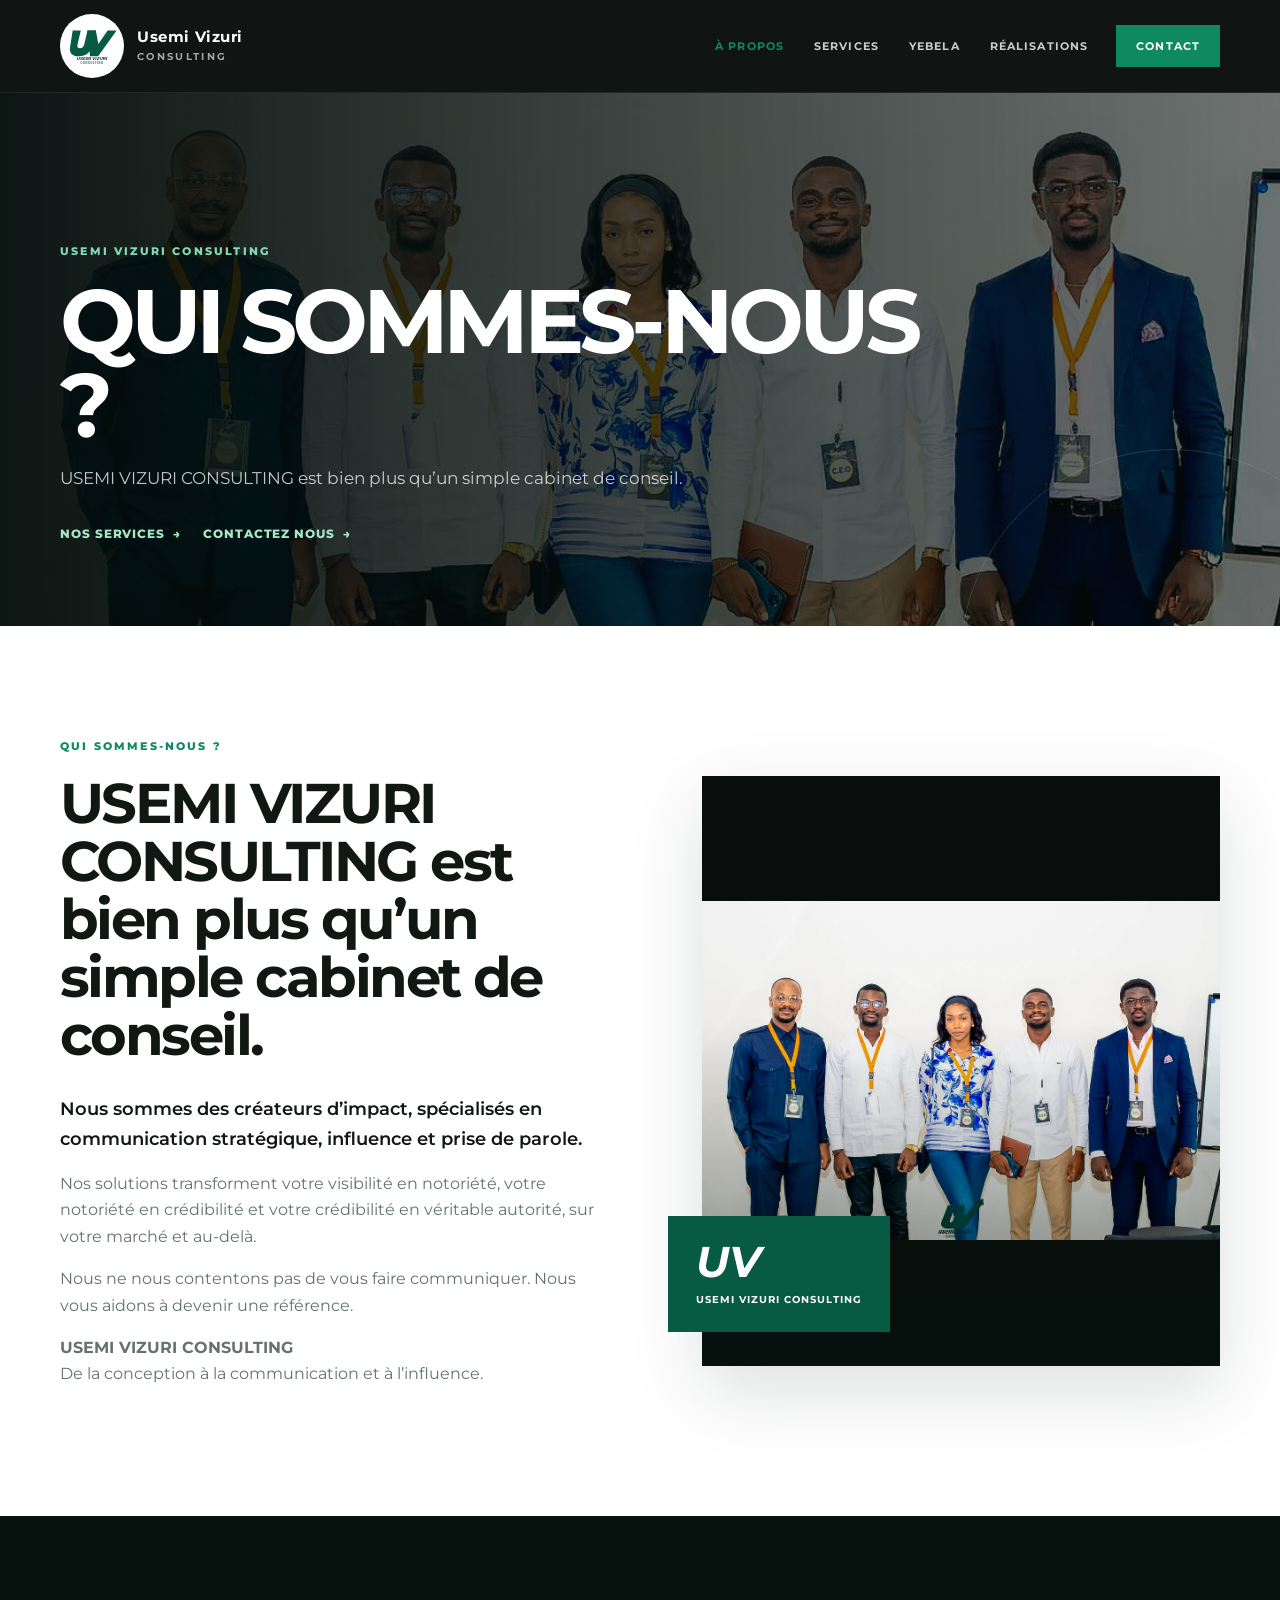
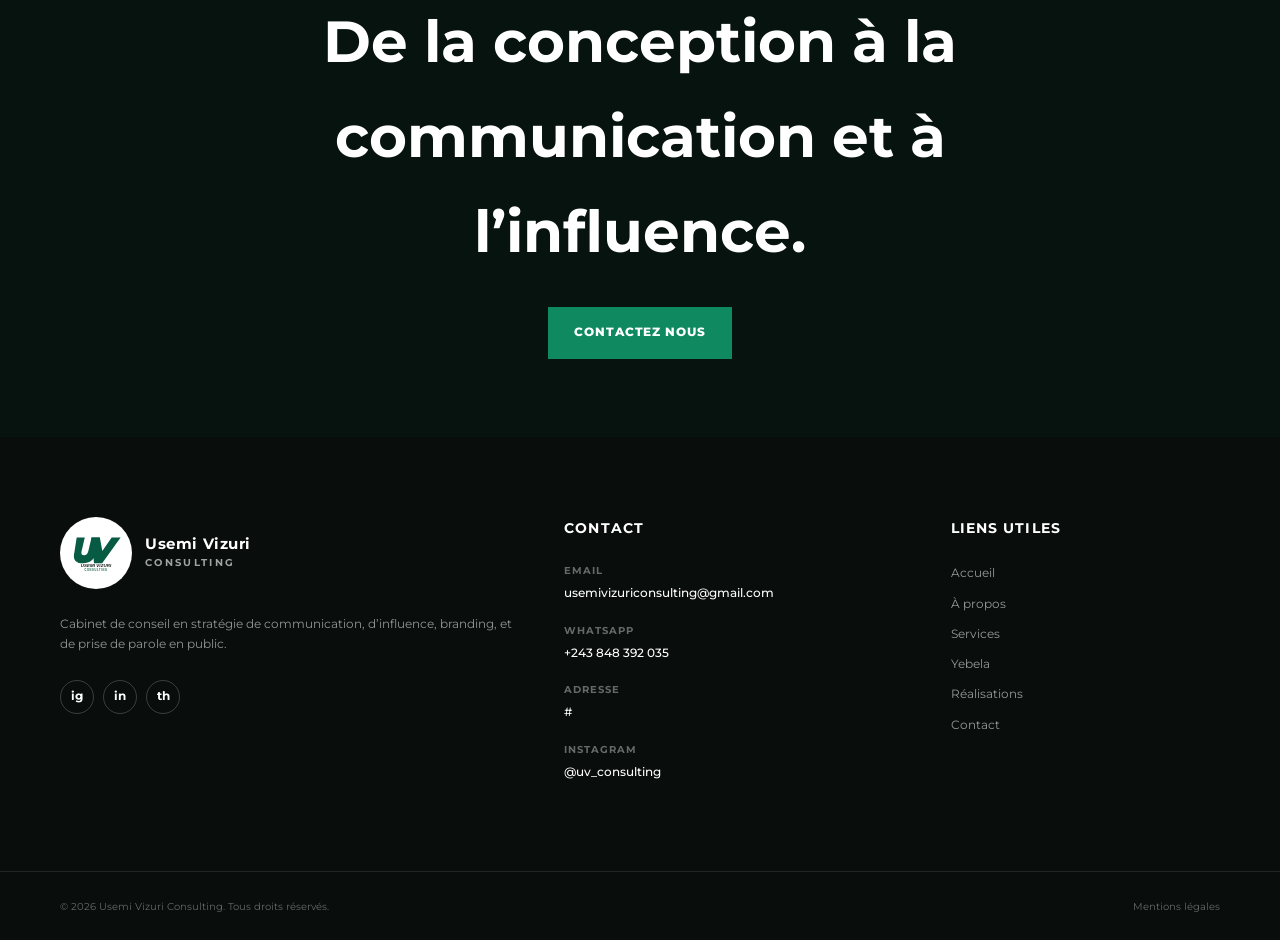
==== commit a45e06b5: "Actualise le contenu et les réalisations" ====
--- a/a-propos.html
+++ b/a-propos.html
@@ -32,7 +32,6 @@
       <nav class="main-nav" id="main-nav" aria-label="Navigation principale">
         <a href="a-propos.html" aria-current="page">À propos</a>
         <a href="services.html">Services</a>
-        <a href="approche.html">Approche</a>
         <a href="yebela.html">Yebela</a>
         <a href="realisations.html">Réalisations</a>
         <a class="nav-cta" href="contact.html">Contact</a>
@@ -41,17 +40,23 @@
   </header>
 
   <main id="contenu">
-    <section class="page-hero" style="--page-image: url('assets/media/photos/IMG-20260814-WA0048_traitee.png')" aria-labelledby="page-title">
-      <div class="container"><p class="eyebrow light">Usemi Vizuri Consulting</p><h1 id="page-title">À propos de nous</h1><p>Un cabinet de conseil qui structure les prises de parole, renforce les marques et transforme la visibilité en influence durable.</p><div class="page-nav"><a href="services.html">Découvrir nos services</a><a href="contact.html">Parler de votre projet</a></div></div>
+    <section class="page-hero" style="--page-image: url('assets/media/about/equipe-usemi-vizuri.png')" aria-labelledby="page-title">
+      <div class="container"><p class="eyebrow light">Usemi Vizuri Consulting</p><h1 id="page-title">QUI SOMMES-NOUS ?</h1><p>USEMI VIZURI CONSULTING est bien plus qu’un simple cabinet de conseil.</p><div class="page-nav"><a href="services.html">NOS SERVICES</a><a href="contact.html">Contactez nous</a></div></div>
     </section>
     <section class="about section page-content">
       <div class="container about-grid">
-        <div class="about-copy reveal"><p class="eyebrow">Qui sommes-nous ?</p><h2>Bien plus qu’un cabinet :<br><em>des créateurs d’impact.</em></h2><p class="lead">Usemi Vizuri Consulting est spécialisé en communication stratégique, influence, branding et prise de parole en public.</p><p>Nous aidons les entreprises, institutions, marques et leaders à construire une parole puissante, claire et stratégique, capable de convaincre, mobiliser et faire la différence. Notre accompagnement associe vision, positionnement, créativité et exigence d’exécution.</p><div class="about-facts"><div><strong>Stratégie</strong><span>Une direction claire</span></div><div><strong>Influence</strong><span>Une voix qui compte</span></div><div><strong>Impact</strong><span>Des résultats durables</span></div></div></div>
-        <div class="about-visual reveal" role="img" aria-label="Accompagnement en stratégie de communication"><div class="about-badge"><strong>UV</strong><span>Conseil & influence</span></div></div>
+        <div class="about-copy reveal">
+          <p class="eyebrow">QUI SOMMES-NOUS ?</p>
+          <h2>USEMI VIZURI CONSULTING est bien plus qu’un simple cabinet de conseil.</h2>
+          <p class="lead">Nous sommes des créateurs d’impact, spécialisés en communication stratégique, influence et prise de parole.</p>
+          <p>Nos solutions transforment votre visibilité en notoriété, votre notoriété en crédibilité et votre crédibilité en véritable autorité, sur votre marché et au-delà.</p>
+          <p>Nous ne nous contentons pas de vous faire communiquer. Nous vous aidons à devenir une référence.</p>
+          <p><strong>USEMI VIZURI CONSULTING</strong><br>De la conception à la communication et à l’influence.</p>
+        </div>
+        <div class="about-visual reveal" role="img" aria-label="Usemi Vizuri Consulting"><div class="about-badge"><strong>UV</strong><span>Usemi Vizuri Consulting</span></div></div>
       </div>
     </section>
-    <section class="section"><div class="container"><div class="section-heading centered reveal"><p class="eyebrow">Nos engagements</p><h2>Une expertise au service de<br><em>votre crédibilité.</em></h2></div><div class="detail-grid"><article class="detail-card reveal"><h3>Écoute stratégique</h3><p>Nous partons de vos enjeux, de votre marché et de vos publics avant de définir une direction.</p></article><article class="detail-card reveal"><h3>Clarté du positionnement</h3><p>Nous vous aidons à formuler une identité, une promesse et des messages cohérents.</p></article><article class="detail-card reveal"><h3>Exécution exigeante</h3><p>Chaque recommandation est traduite en actions, contenus et prises de parole concrètes.</p></article></div></div></section>
-    <section class="page-cta"><div class="container"><h2>Faisons de votre communication un levier d’autorité.</h2><a class="button button-primary" href="contact.html">Écrivez-nous</a></div></section>
+    <section class="page-cta"><div class="container"><h2>De la conception à la communication et à l’influence.</h2><a class="button button-primary" href="contact.html">Contactez nous</a></div></section>
   </main>
   <footer class="site-footer">
     <div class="container footer-grid">
@@ -60,7 +65,7 @@
           <span class="brand-logo"><img src="assets/logo-usemi-vizuri.svg" alt="Logo Usemi Vizuri Consulting"></span>
           <span class="brand-copy"><strong>Usemi Vizuri</strong><small>Consulting</small></span>
         </a>
-        <p>Cabinet de conseil<br>Communication stratégique & influence<br>Branding • Digital • Prise de parole en public</p>
+        <p>Cabinet de conseil en stratégie de communication, d’influence, branding, et de prise de parole en public.</p>
         <div class="social-links" aria-label="Réseaux sociaux">
           <a href="https://www.instagram.com/uv_consulting/" target="_blank" rel="noopener noreferrer" aria-label="Instagram de Usemi Vizuri Consulting">ig</a>
           <a href="https://www.linkedin.com/in/usemi-vizuri-consulting-192310303" target="_blank" rel="noopener noreferrer" aria-label="LinkedIn de Usemi Vizuri Consulting">in</a>
@@ -83,7 +88,6 @@
         <a href="index.html">Accueil</a>
         <a href="a-propos.html">À propos</a>
         <a href="services.html">Services</a>
-        <a href="approche.html">Approche</a>
         <a href="yebela.html">Yebela</a>
         <a href="realisations.html">Réalisations</a>
         <a href="contact.html">Contact</a>
--- a/styles.css
+++ b/styles.css
@@ -160,7 +160,7 @@
   align-items: center;
   isolation: isolate;
   overflow: hidden;
-  background: var(--black) url("assets/uv-accueil.png") 74% 38% / cover no-repeat;
+  background: var(--black);
   color: var(--white);
 }
 
@@ -319,7 +319,7 @@
 .about-visual {
   position: relative;
   min-height: 590px;
-  background: var(--black) url("assets/collaboration-07.png") center / cover no-repeat;
+  background: var(--black) url("assets/media/about/equipe-usemi-vizuri.png") center / contain no-repeat;
   box-shadow: var(--shadow);
 }
 .about-visual::before { content: ""; position: absolute; inset: 0; background: linear-gradient(0deg, rgba(3,20,14,.52), transparent 58%); }
@@ -335,20 +335,67 @@
 }
 .yebela-grid { display: grid; grid-template-columns: .9fr 1.1fr; align-items: center; gap: clamp(54px, 9vw, 130px); }
 .yebela-intro { position: relative; min-height: 500px; display: flex; flex-direction: column; justify-content: center; }
-.yebela-mark {
-  position: absolute;
-  left: -45px;
-  top: 50%;
-  color: rgba(117, 199, 168, .08);
-  font-family: "Playfair Display", Georgia, serif;
-  font-size: clamp(20rem, 38vw, 36rem);
-  font-weight: 700;
-  line-height: .7;
-  transform: translateY(-46%);
-}
-.yebela-intro h2 { position: relative; margin: 0; font-size: clamp(4.3rem, 10vw, 8rem); line-height: .9; letter-spacing: -.07em; }
+.yebela-logo {
+  position: relative;
+  width: min(100%, 440px);
+  height: auto;
+  max-height: 220px;
+  margin: 18px 0 4px;
+  object-fit: contain;
+  object-position: left center;
+  filter: drop-shadow(0 16px 36px rgba(0, 0, 0, .22));
+}.yebela-intro h2:not(.sr-only) { position: relative; margin: 0; font-size: clamp(4.3rem, 10vw, 8rem); line-height: .9; letter-spacing: -.07em; }
 .yebela-tagline { position: relative; max-width: 560px; margin: 28px 0 0; color: #83d8b7; font-family: "Playfair Display", Georgia, serif; font-size: clamp(1.45rem, 2.7vw, 2.25rem); line-height: 1.25; }
 .yebela-copy > p { color: rgba(255, 255, 255, .72); }
+.yebela-gallery {
+  grid-column: 1 / -1;
+  display: grid;
+  grid-template-columns: repeat(6, minmax(0, 1fr));
+  grid-auto-rows: clamp(130px, 15vw, 185px);
+  gap: 14px;
+  margin-top: 12px;
+}
+.yebela-gallery figure {
+  position: relative;
+  min-width: 0;
+  margin: 0;
+  overflow: hidden;
+  border: 1px solid rgba(255, 255, 255, .12);
+  border-radius: 4px;
+  background: #06130e;
+  box-shadow: 0 24px 55px rgba(0, 0, 0, .24);
+  animation: yebela-card-drift 10s ease-in-out infinite;
+}
+.yebela-gallery figure:nth-child(1) { grid-column: span 2; grid-row: span 2; }
+.yebela-gallery figure:nth-child(2),
+.yebela-gallery figure:nth-child(3) { grid-column: span 1; }
+.yebela-gallery figure:nth-child(4),
+.yebela-gallery figure:nth-child(5),
+.yebela-gallery figure:nth-child(6) { grid-column: span 2; }
+.yebela-gallery figure:nth-child(2) { animation-delay: -2s; }
+.yebela-gallery figure:nth-child(3) { animation-delay: -5s; }
+.yebela-gallery figure:nth-child(4) { animation-delay: -7s; }
+.yebela-gallery figure:nth-child(5) { animation-delay: -3s; }
+.yebela-gallery figure:nth-child(6) { animation-delay: -8s; }
+.yebela-gallery img {
+  width: 100%;
+  height: 100%;
+  object-fit: cover;
+  transition: transform .65s ease, filter .65s ease;
+}
+.yebela-gallery figure::after {
+  position: absolute;
+  inset: 0;
+  content: "";
+  background: linear-gradient(180deg, transparent 58%, rgba(2, 12, 8, .3));
+  pointer-events: none;
+}
+.yebela-gallery:hover figure { animation-play-state: paused; }
+.yebela-gallery figure:hover img { transform: scale(1.025); filter: saturate(1.06); }
+@keyframes yebela-card-drift {
+  0%, 100% { transform: translateY(0); }
+  50% { transform: translateY(-6px); }
+}
 .yebela-focus { display: flex; flex-wrap: wrap; gap: 10px; margin: 30px 0; }
 .yebela-focus span { padding: 9px 13px; border: 1px solid rgba(131, 216, 183, .35); color: #a6e5ca; font-size: .67rem; font-weight: 700; letter-spacing: .08em; text-transform: uppercase; }
 .yebela-date { margin-bottom: 32px; padding-left: 18px; border-left: 3px solid var(--green-bright); }
@@ -387,13 +434,6 @@
 .client-card:hover::before { background: linear-gradient(180deg, rgba(7,91,67,.1), rgba(3,13,10,.95)); }
 .client-card span { font-family: "Playfair Display", Georgia, serif; font-size: 1.38rem; font-weight: 700; line-height: 1.2; }
 .client-card strong { color: #a6e5ca; font-size: .62rem; letter-spacing: .09em; text-transform: uppercase; }
-.client-card-one { background-image: url("assets/collaboration-01.png"); }
-.client-card-two { background-image: url("assets/collaboration-02.png"); }
-.client-card-three { background-image: url("assets/collaboration-03.png"); }
-.client-card-four { background-image: url("assets/collaboration-04.png"); }
-.client-card-five { background-image: url("assets/collaboration-05.png"); }
-.client-card-six { background-image: url("assets/collaboration-06.png"); }
-.client-card-seven { background-image: url("assets/collaboration-07.png"); }
 .client-arrow { width: 46px; height: 46px; border: 1px solid var(--line); border-radius: 50%; background: var(--white); color: var(--green); cursor: pointer; transition: background .2s, color .2s; }
 .client-arrow:hover { background: var(--green); color: var(--white); }
 
@@ -545,6 +585,27 @@
   .footer-grid { grid-template-columns: 1.3fr 1fr 1fr; }
 }
 
+@media (max-width: 900px) {
+  .yebela-gallery {
+    grid-template-columns: none;
+    grid-template-rows: min(62vw, 360px);
+    grid-auto-flow: column;
+    grid-auto-columns: min(78vw, 430px);
+    gap: 14px;
+    margin-inline: -15px;
+    padding: 8px 15px 20px;
+    overflow-x: auto;
+    scroll-snap-type: x mandatory;
+    scrollbar-width: thin;
+  }
+  .yebela-gallery figure,
+  .yebela-gallery figure:nth-child(n) {
+    grid-column: auto;
+    grid-row: auto;
+    scroll-snap-align: center;
+  }
+}
+
 @media (max-width: 700px) {
   html { scroll-padding-top: 78px; }
   .container { width: min(100% - 30px, var(--container)); }
@@ -573,8 +634,19 @@
   .about-badge { left: 15px; right: 15px; bottom: 15px; min-width: 0; }
   .yebela-grid { gap: 28px; }
   .yebela-intro { min-height: 300px; }
-  .yebela-mark { left: -20px; font-size: 20rem; }
-  .yebela-copy .button { width: 100%; }
+  .yebela-logo { width: min(100%, 340px); max-height: 170px; margin-top: 10px; }
+  .yebela-copy .button {
+    display: block;
+    width: 100%;
+    min-width: 0;
+    padding-inline: 18px;
+    white-space: normal;
+    overflow-wrap: anywhere;
+    text-align: center;
+    font-size: .62rem;
+    letter-spacing: .05em;
+    line-height: 1.35;
+  }
   .clients .section-heading { margin-bottom: 38px; }
   .client-shell { grid-template-columns: 1fr; }
   .client-arrow { display: none; }
@@ -594,8 +666,11 @@
   html { scroll-behavior: auto; }
   *, *::before, *::after { animation-duration: .01ms !important; animation-iteration-count: 1 !important; transition-duration: .01ms !important; }
   .reveal { opacity: 1; transform: none; }
-}
-
+  .media-marquee { overflow-x: auto; }
+  .media-marquee-track { animation: none; }
+  .media-marquee-copy { display: none; }
+  .yebela-gallery figure { animation: none; }
+}
 /* Pages intérieures */
 .page-hero {
   position: relative;
@@ -607,7 +682,7 @@
   padding: 150px 0 82px;
   background:
     linear-gradient(90deg, rgba(3, 13, 10, .96), rgba(3, 13, 10, .55)),
-    var(--page-image, url("assets/uv-accueil.png")) center / cover no-repeat;
+    var(--page-image, url("assets/media/photos/IMG-20260814-WA0048_traitee.png")) center / cover no-repeat;
   color: var(--white);
 }
 .page-hero::after {
@@ -621,6 +696,18 @@
   content: "";
 }
 .page-hero .container { position: relative; z-index: 1; }
+.yebela-page-hero {
+  background: linear-gradient(135deg, #06130e, #0f3f2c 58%, #06130e);
+}
+.yebela-page-logo {
+  display: block;
+  width: min(72vw, 420px);
+  max-height: 170px;
+  margin: 18px 0 24px;
+  object-fit: contain;
+  object-position: left center;
+  filter: drop-shadow(0 14px 32px rgba(0, 0, 0, .24));
+}
 .page-hero h1 {
   max-width: 900px;
   margin: 12px 0 18px;
@@ -674,6 +761,9 @@
 .hero-portrait {
   position: relative;
   align-self: stretch;
+  display: flex;
+  align-items: center;
+  justify-content: center;
   min-height: 640px;
   margin: 0;
   overflow: hidden;
@@ -688,7 +778,7 @@
   background: linear-gradient(180deg, transparent 52%, rgba(2, 12, 8, .92));
   pointer-events: none;
 }
-.hero-portrait img { width: 100%; height: 100%; object-fit: cover; object-position: 50% 32%; }
+.hero-portrait img { width: 100%; height: 100%; object-fit: contain; object-position: center; }
 .hero-portrait figcaption {
   position: absolute;
   left: 30px;
@@ -703,80 +793,55 @@
 .hero-portrait figcaption strong { max-width: 330px; font-family: "Playfair Display", Georgia, serif; font-size: 1.3rem; line-height: 1.2; }
 .hero-shade { background: linear-gradient(90deg, rgba(2, 12, 8, .38), transparent 62%); }
 
-.brand-film {
-  position: relative;
-  min-height: min(820px, 82vh);
-  display: grid;
-  align-items: center;
-  overflow: hidden;
-  isolation: isolate;
-  color: var(--white);
-  background: #020806;
-}
-.brand-film-media { position: absolute; inset: 0; width: 100%; height: 100%; object-fit: cover; background: #020806; }
-.brand-film-overlay {
-  position: absolute;
-  inset: 0;
-  z-index: 1;
-  background: linear-gradient(90deg, rgba(2, 12, 8, .9), rgba(2, 12, 8, .25) 68%, rgba(2, 12, 8, .48));
-  pointer-events: none;
-}
-.brand-film-copy {
-  position: relative;
-  z-index: 2;
-  display: flex;
-  min-height: min(820px, 82vh);
-  flex-direction: column;
-  justify-content: center;
-  align-items: flex-start;
-  padding-block: 90px 130px;
-  pointer-events: none;
-}
-.brand-film-copy h2 { max-width: 760px; margin: 0; font-size: clamp(2.7rem, 6vw, 6rem); line-height: .98; letter-spacing: -.055em; }
-.brand-film-copy h2 em { color: #8bdfbd; }
-.video-sound-toggle {
-  min-height: 46px;
-  margin-top: 34px;
-  padding: 11px 18px;
-  border: 1px solid rgba(255,255,255,.55);
-  background: rgba(2,12,8,.4);
-  color: var(--white);
-  font: inherit;
-  font-size: .67rem;
-  font-weight: 800;
-  letter-spacing: .1em;
-  text-transform: uppercase;
-  cursor: pointer;
-  pointer-events: auto;
-  backdrop-filter: blur(10px);
-}
-.video-sound-toggle:hover, .video-sound-toggle:focus-visible { background: var(--white); color: var(--green); }
-
 .media-flow { overflow: hidden; background: var(--cream); }
 .media-flow-heading { display: flex; align-items: end; justify-content: space-between; gap: 40px; margin-bottom: 50px; }
 .media-flow-heading h2 { max-width: 820px; margin: 0; color: var(--ink); font-size: clamp(2.3rem, 4.4vw, 4.5rem); line-height: 1.03; letter-spacing: -.045em; }
 .text-link { flex: 0 0 auto; padding-bottom: 6px; border-bottom: 1px solid var(--green); color: var(--green); font-size: .69rem; font-weight: 800; letter-spacing: .08em; text-transform: uppercase; }
-.media-marquee { width: 100%; overflow: hidden; }
-.media-marquee-track { display: flex; width: max-content; gap: 18px; animation: media-circulation 48s linear infinite; }
+.media-marquee { width: 100%; overflow: hidden; padding-block: 6px 14px; }
+.media-marquee-track {
+  display: flex;
+  width: max-content;
+  gap: 20px;
+  animation: media-circulation 58s linear infinite;
+  will-change: transform;
+}
 .media-marquee-copy { display: contents; }
-.media-marquee:hover .media-marquee-track, .media-marquee:focus-within .media-marquee-track { animation-play-state: paused; }
+.media-marquee:hover .media-marquee-track,
+.media-marquee:focus-within .media-marquee-track { animation-play-state: paused; }
 .media-marquee figure {
   position: relative;
-  width: clamp(245px, 28vw, 410px);
-  aspect-ratio: .82;
+  width: clamp(280px, 34vw, 460px);
+  aspect-ratio: 1.3;
   flex: 0 0 auto;
   margin: 0;
   overflow: hidden;
+  border-radius: 3px;
   background: #0b1712;
-}
-.media-marquee img { width: 100%; height: 100%; object-fit: cover; transition: transform .6s ease; }
-.media-marquee figure:hover img { transform: scale(1.035); }
+  box-shadow: 0 18px 38px rgba(2, 12, 8, .16);
+}
+.media-marquee figure::after {
+  position: absolute;
+  inset: 0;
+  background: linear-gradient(180deg, transparent 58%, rgba(2, 12, 8, .78));
+  content: "";
+  pointer-events: none;
+}
+.media-marquee img {
+  width: 100%;
+  height: 100%;
+  object-fit: cover;
+  object-position: center;
+  transition: transform .6s ease;
+}
+.media-marquee figure:hover img { transform: scale(1.025); }
 .media-marquee figcaption {
   position: absolute;
   left: 18px;
   bottom: 18px;
+  z-index: 1;
   padding: 9px 12px;
-  background: rgba(2,12,8,.78);
+  border: 1px solid rgba(255, 255, 255, .2);
+  background: rgba(2, 12, 8, .72);
   color: var(--white);
   font-size: .62rem;
   font-weight: 800;
@@ -784,16 +849,28 @@
   text-transform: uppercase;
   backdrop-filter: blur(8px);
 }
-@keyframes media-circulation { to { transform: translateX(calc(-50% - 9px)); } }
-
+@keyframes media-circulation { to { transform: translateX(calc(-50% - 10px)); } }
 .client-card-one { background-image: url("assets/media/photos/IMG-20260814-WA0048_traitee.png"); }
 .client-card-two { background-image: url("assets/media/photos/IMG-20260814-WA0050_traitee.png"); }
 .client-card-three { background-image: url("assets/media/photos/IMG-20260814-WA0066_traitee.png"); }
-.client-card-four { background-image: url("assets/media/photos/IMG-20260814-WA0053_traitee.png"); }
+.client-card-four { background-image: url("assets/media/photos/IMG-20260814-WA0054_traitee.png"); }
 .client-card-five { background-image: url("assets/media/graphiques/IMG-20260814-WA0036_traitee.png"); }
 .client-card-six { background-image: url("assets/media/photos/IMG-20260814-WA0046_traitee.png"); }
 .client-card-seven { background-image: url("assets/media/photos/IMG-20260814-WA0086_traitee.png"); }
 
+.client-portfolio { background: var(--cream); }
+.client-portfolio-heading { display: grid; grid-template-columns: minmax(180px, .42fr) minmax(0, 1fr); align-items: end; gap: 40px; margin-bottom: 58px; }
+.client-portfolio-heading h2 { margin: 0; color: var(--ink); font-size: clamp(2.55rem, 5.8vw, 5.8rem); line-height: .95; letter-spacing: -.055em; }
+.client-portfolio-grid { display: grid; grid-template-columns: repeat(4, minmax(0, 1fr)); grid-auto-rows: 230px; gap: 14px; }
+.client-portfolio-card { position: relative; min-width: 0; margin: 0; overflow: hidden; background: #dfe5e1; }
+.client-portfolio-card-featured { grid-column: span 2; grid-row: span 2; }
+.client-portfolio-card:nth-child(6) { grid-column: span 2; }
+.client-portfolio-card img { width: 100%; height: 100%; object-fit: cover; transition: transform .65s ease; }
+.client-portfolio-card:hover img { transform: scale(1.025); }
+.portfolio-services-intro { padding-block: 90px; color: var(--white); background: var(--green); }
+.portfolio-services-intro-grid { display: grid; grid-template-columns: minmax(180px, .42fr) minmax(0, 1fr); align-items: end; gap: 40px; }
+.portfolio-services-intro h2 { margin: 0; font-size: clamp(2.55rem, 5.8vw, 5.8rem); line-height: .95; letter-spacing: -.055em; }
+.portfolio-services-intro em { color: #83d4b4; }
 .portfolio-feature { background: var(--cream); }
 .portfolio-feature-grid { display: grid; grid-template-columns: 1.18fr .82fr; gap: 22px; }
 .portfolio-feature-card { position: relative; min-height: 650px; margin: 0; overflow: hidden; background: #0a1712; }
@@ -807,6 +884,7 @@
 .portfolio-category { overflow: hidden; background: var(--white); }
 .portfolio-category + .portfolio-category { border-top: 1px solid var(--line); }
 .portfolio-category-dark { color: var(--white); background: #06110d; }
+.portfolio-category-soft { background: var(--cream); }
 .portfolio-category-heading { display: flex; align-items: end; justify-content: space-between; gap: 32px; margin-bottom: 38px; }
 .portfolio-category-heading h2 { margin: 0; color: var(--ink); font-size: clamp(2rem, 4vw, 3.8rem); line-height: 1; letter-spacing: -.045em; }
 .portfolio-category-dark .portfolio-category-heading h2 { color: var(--white); }
@@ -829,21 +907,19 @@
   .hero-portrait { min-height: 560px; }
   .portfolio-feature-grid { grid-template-columns: 1fr 1fr; }
   .media-gallery-track { grid-auto-columns: 48%; }
+  .client-portfolio-grid { grid-auto-rows: 190px; }
 }
 
 @media (max-width: 700px) {
   .hero { min-height: auto; }
   .hero-layout { min-height: auto; grid-template-columns: 1fr; gap: 0; padding: 0 0 92px; }
   .hero-portrait { order: -1; width: calc(100% + 30px); min-height: 54svh; max-height: 610px; margin-inline: -15px; }
-  .hero-portrait img { object-position: 50% 30%; }
+  .hero-portrait img { object-position: center; }
   .hero-portrait figcaption { left: 20px; right: 20px; bottom: 18px; }
   .hero .hero-inner { padding-top: 44px; }
   .hero-shade { background: linear-gradient(0deg, rgba(2,12,8,.48), transparent 58%); }
-  .brand-film, .brand-film-copy { min-height: 72svh; }
-  .brand-film-copy { justify-content: flex-end; padding-block: 70px 108px; }
-  .brand-film-overlay { background: linear-gradient(0deg, rgba(2,12,8,.92), rgba(2,12,8,.18) 76%); }
   .media-flow-heading { align-items: flex-start; flex-direction: column; margin-bottom: 36px; }
-  .media-marquee figure { width: 74vw; }
+  .media-marquee figure { width: min(82vw, 360px); }
   .portfolio-feature-grid { grid-template-columns: 1fr; }
   .portfolio-feature-card, .portfolio-feature-card.portrait { min-height: 520px; }
   .portfolio-category-heading { align-items: flex-start; flex-direction: column; }
@@ -851,9 +927,12 @@
   .media-gallery-card { min-height: 430px; }
   .media-gallery-card.wide { grid-column: span 1; }
   .media-gallery-card.graphic { min-height: 500px; }
-}
-
-@media (prefers-reduced-motion: reduce) {
-  .media-marquee-track { animation: none; transform: none; }
-  .media-marquee { overflow-x: auto; }
-}+  .client-portfolio-heading, .portfolio-services-intro-grid { grid-template-columns: 1fr; gap: 18px; }
+  .client-portfolio-heading { margin-bottom: 38px; }
+  .client-portfolio-grid { display: grid; grid-auto-flow: column; grid-auto-columns: 82%; grid-template-columns: none; grid-template-rows: 420px; gap: 14px; overflow-x: auto; padding-bottom: 12px; scroll-snap-type: x mandatory; scrollbar-width: thin; }
+  .client-portfolio-card, .client-portfolio-card-featured, .client-portfolio-card:nth-child(6) { grid-column: auto; grid-row: auto; scroll-snap-align: start; }
+  .portfolio-services-intro { padding-block: 70px; }
+  .page-hero h1 { max-width: 100%; font-size: clamp(1.95rem, 9.2vw, 2.25rem); line-height: 1; letter-spacing: -.045em; overflow-wrap: break-word; }
+  .client-portfolio-heading h2, .portfolio-services-intro h2 { max-width: 100%; font-size: clamp(2.2rem, 11vw, 3.2rem); overflow-wrap: break-word; }
+  .client-portfolio-heading h2 em { font-size: .78em; line-height: 1.05; }
+}
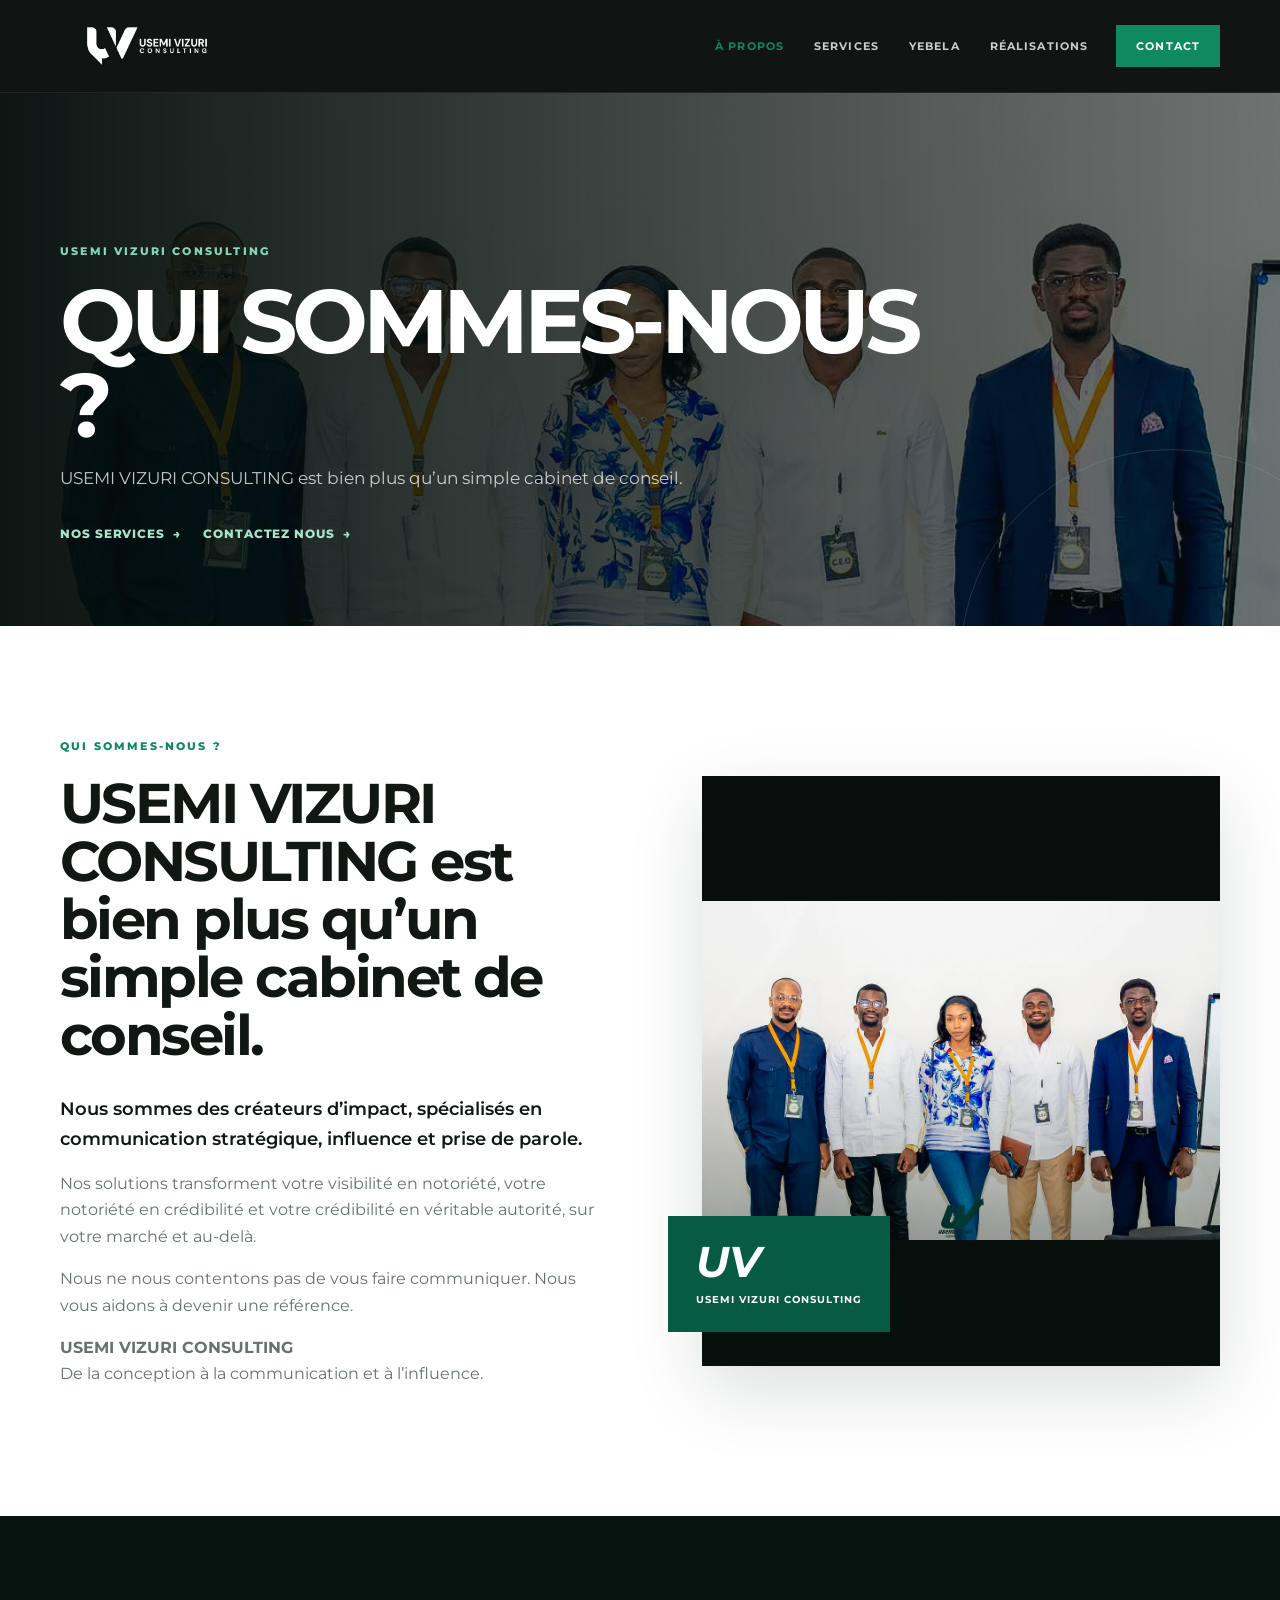
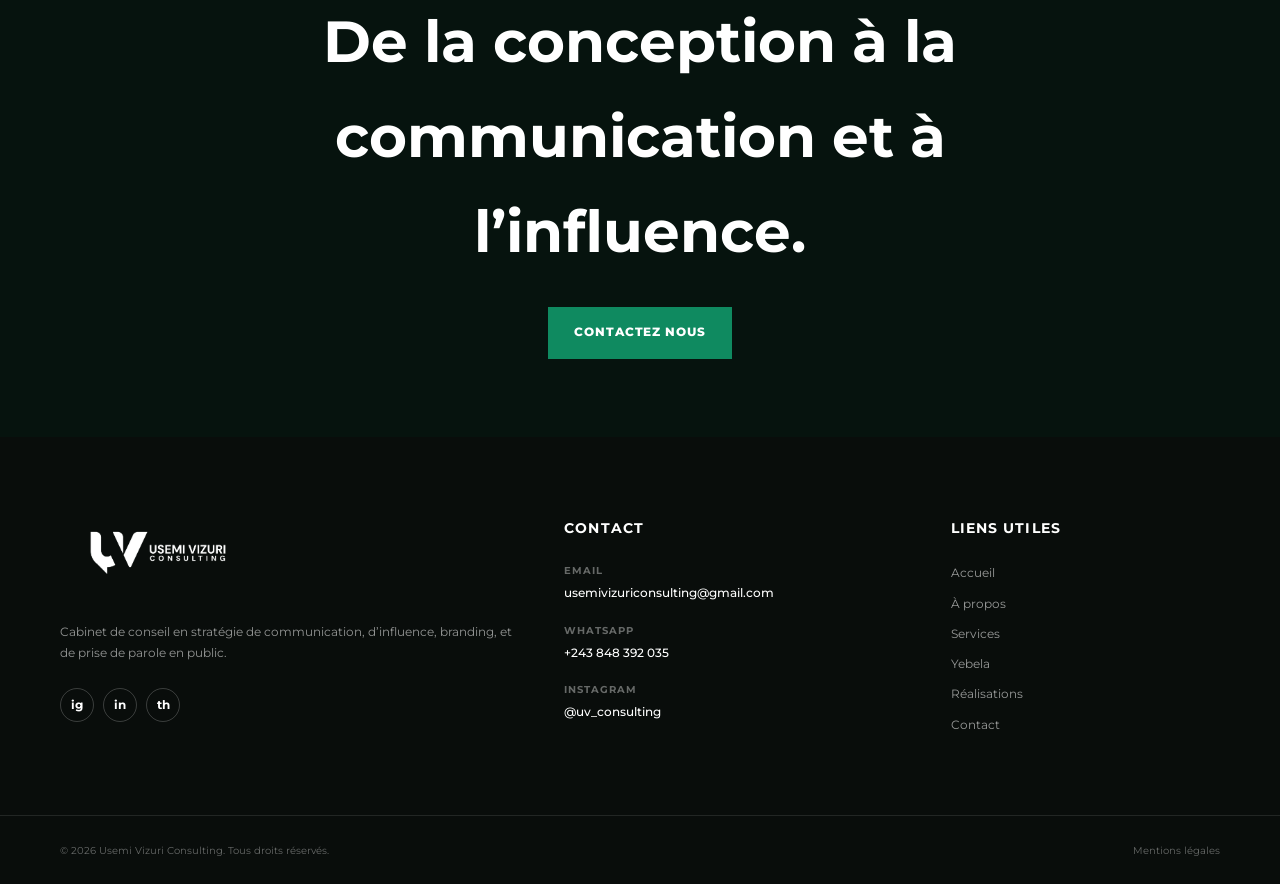
==== commit c8667f5f: "Publie la version actuelle du site Usemi Vizuri" ====
--- a/a-propos.html
+++ b/a-propos.html
@@ -9,7 +9,7 @@
   <link rel="preconnect" href="https://fonts.googleapis.com">
   <link rel="preconnect" href="https://fonts.gstatic.com" crossorigin>
   <link href="https://fonts.googleapis.com/css2?family=Montserrat:wght@400;500;600;700;800&family=Playfair+Display:ital,wght@0,700;1,700&display=swap" rel="stylesheet">
-  <link rel="icon" href="assets/logo-usemi-vizuri.svg" type="image/svg+xml">
+  <link rel="icon" href="assets/logo-usemi-vizuri-dark.png" type="image/png">
   <link rel="stylesheet" href="styles.css">
 </head>
 <body>
@@ -18,7 +18,7 @@
   <header class="site-header" id="top">
     <div class="container header-inner">
       <a class="brand" href="index.html" aria-label="Usemi Vizuri Consulting — Accueil">
-        <span class="brand-logo"><img src="assets/logo-usemi-vizuri.svg" alt="Logo Usemi Vizuri Consulting"></span>
+        <span class="brand-logo"><img src="assets/logo-usemi-vizuri-white.png" alt="Logo Usemi Vizuri Consulting"></span>
         <span class="brand-copy">
           <strong>Usemi Vizuri</strong>
           <small>Consulting</small>
@@ -62,7 +62,7 @@
     <div class="container footer-grid">
       <div class="footer-brand">
         <a class="brand footer-logo" href="index.html">
-          <span class="brand-logo"><img src="assets/logo-usemi-vizuri.svg" alt="Logo Usemi Vizuri Consulting"></span>
+          <span class="brand-logo"><img src="assets/logo-usemi-vizuri-white.png" alt="Logo Usemi Vizuri Consulting"></span>
           <span class="brand-copy"><strong>Usemi Vizuri</strong><small>Consulting</small></span>
         </a>
         <p>Cabinet de conseil en stratégie de communication, d’influence, branding, et de prise de parole en public.</p>
@@ -78,7 +78,6 @@
         <ul>
           <li><span>Email</span><a href="mailto:usemivizuriconsulting@gmail.com">usemivizuriconsulting@gmail.com</a></li>
           <li><span>WhatsApp</span><a href="https://wa.me/243848392035" target="_blank" rel="noopener">+243 848 392 035</a></li>
-          <li><span>Adresse</span><strong>#</strong></li>
           <li><span>Instagram</span><a href="https://www.instagram.com/uv_consulting/" target="_blank" rel="noopener noreferrer">@uv_consulting</a></li>
         </ul>
       </div>
--- a/styles.css
+++ b/styles.css
@@ -85,22 +85,22 @@
 .brand {
   display: inline-flex;
   align-items: center;
-  gap: 13px;
+  gap: 0;
   color: var(--white);
 }
 
 .brand-logo {
   display: grid;
   place-items: center;
-  width: 64px;
+  width: 174px;
   height: 64px;
-  overflow: hidden;
-  border-radius: 50%;
-  background: var(--white);
-}
-
-.brand-logo img { width: 54px; height: 54px; object-fit: contain; }
-.brand-copy { display: grid; line-height: 1.05; }
+  overflow: visible;
+  border-radius: 0;
+  background: transparent;
+}
+
+.brand-logo img { width: 100%; height: 100%; object-fit: contain; }
+.brand-copy { display: none; line-height: 1.05; }
 .brand-copy strong { font-size: .92rem; letter-spacing: .04em; }
 .brand-copy small {
   margin-top: 6px;
@@ -334,6 +334,8 @@
   color: var(--white);
 }
 .yebela-grid { display: grid; grid-template-columns: .9fr 1.1fr; align-items: center; gap: clamp(54px, 9vw, 130px); }
+.yebela-grid > * { min-width: 0; }
+.yebela-tagline, .yebela-copy > p { overflow-wrap: anywhere; }
 .yebela-intro { position: relative; min-height: 500px; display: flex; flex-direction: column; justify-content: center; }
 .yebela-logo {
   position: relative;
@@ -401,6 +403,266 @@
 .yebela-date { margin-bottom: 32px; padding-left: 18px; border-left: 3px solid var(--green-bright); }
 .yebela-date strong { color: var(--white); }
 .yebela-copy .button { width: auto; }
+
+.video-showcase {
+  position: relative;
+  background:
+    radial-gradient(circle at top left, rgba(131, 216, 183, .12), transparent 28%),
+    linear-gradient(180deg, #08150f 0%, #0c1d18 32%, #07130e 100%);
+  color: var(--white);
+}
+.video-showcase .section-heading {
+  margin-bottom: 46px;
+}
+.video-showcase .section-heading h2 {
+  max-width: 780px;
+  margin-inline: auto;
+  color: #f4f7f3;
+  font-size: clamp(2.3rem, 5vw, 4.6rem);
+}
+.video-feature {
+  display: grid;
+  grid-template-columns: 1.4fr .95fr;
+  gap: 28px;
+  align-items: stretch;
+}
+.realisations-video-feature {
+  grid-template-columns: minmax(0, 1fr);
+  justify-items: center;
+}
+.video-card-featured.realisations-video-card {
+  width: min(78vw, 340px);
+  aspect-ratio: 9 / 16;
+  height: auto;
+  min-height: 0;
+}
+.video-stack {
+  display: grid;
+  gap: 28px;
+}
+.video-card {
+  position: relative;
+  min-height: 260px;
+  overflow: hidden;
+  border: 1px solid rgba(255, 255, 255, .12);
+  border-radius: 28px;
+  background: #0a1712;
+  box-shadow: 0 30px 80px rgba(0, 0, 0, .28);
+  isolation: isolate;
+}
+.video-card::before {
+  position: absolute;
+  inset: 0;
+  z-index: 1;
+  content: "";
+  background: linear-gradient(180deg, rgba(5, 13, 10, .14) 0%, rgba(5, 13, 10, .72) 65%, rgba(5, 13, 10, .88) 100%);
+}
+.video-card img,
+.video-card video {
+  width: 100%;
+  height: 100%;
+  object-fit: cover;
+  transition: transform .7s ease, filter .7s ease;
+  filter: saturate(1.08) contrast(1.05);
+}
+.video-card:hover img,
+.video-card:hover video {
+  transform: scale(1.04);
+  filter: saturate(1.12) contrast(1.08);
+}
+.video-card-featured {
+  min-height: 620px;
+}
+.video-media {
+  display: block;
+  background: #08130f;
+}
+.video-controls {
+  position: absolute;
+  right: 18px;
+  bottom: 86px;
+  left: 18px;
+  z-index: 4;
+  display: grid;
+  gap: 8px;
+  opacity: 0;
+  visibility: hidden;
+  pointer-events: none;
+  transform: translateY(10px);
+  transition: opacity .22s ease, transform .22s ease, visibility .22s ease;
+}
+.video-card.is-playing .video-controls,
+.video-card.is-hovered .video-controls,
+.video-card:hover .video-controls,
+.video-card:focus-within .video-controls {
+  opacity: 1;
+  visibility: visible;
+  pointer-events: auto;
+  transform: translateY(0);
+}
+.video-control-row {
+  display: grid;
+  grid-template-columns: 1fr auto;
+  gap: 10px;
+  align-items: center;
+}
+.video-progress {
+  width: 100%;
+  height: 4px;
+  border-radius: 999px;
+  background: rgba(255,255,255,.25);
+  accent-color: #83d8b7;
+  cursor: pointer;
+  -webkit-appearance: none;
+  appearance: none;
+  outline: none;
+}
+.video-sound {
+  display: grid;
+  place-items: center;
+  width: 34px;
+  height: 34px;
+  border: 1px solid rgba(255,255,255,.28);
+  border-radius: 50%;
+  background: rgba(10, 18, 14, .45);
+  color: var(--white);
+  cursor: pointer;
+  transition: transform .2s ease, border-color .2s ease, background .2s ease;
+}
+.video-sound:hover,
+.video-sound:focus-visible {
+  transform: scale(1.04);
+  border-color: rgba(131, 216, 183, .9);
+  background: rgba(131, 216, 183, .16);
+}
+.video-sound span {
+  font-size: .82rem;
+  line-height: 1;
+}
+.video-progress::-webkit-slider-thumb {
+  -webkit-appearance: none;
+  width: 12px;
+  height: 12px;
+  border-radius: 50%;
+  background: #83d8b7;
+  border: 2px solid rgba(9, 16, 12, .9);
+  box-shadow: 0 0 0 4px rgba(131, 216, 183, .18);
+}
+.video-progress::-moz-range-thumb {
+  width: 12px;
+  height: 12px;
+  border: 2px solid rgba(9, 16, 12, .9);
+  border-radius: 50%;
+  background: #83d8b7;
+  box-shadow: 0 0 0 4px rgba(131, 216, 183, .18);
+}
+.video-timing {
+  display: flex;
+  align-items: center;
+  justify-content: space-between;
+  color: rgba(255,255,255,.8);
+  font-size: .6rem;
+  font-weight: 700;
+  letter-spacing: .08em;
+  text-transform: uppercase;
+}
+.video-play {
+  position: absolute;
+  top: 28px;
+  left: 28px;
+  z-index: 2;
+  display: grid;
+  place-items: center;
+  width: 72px;
+  height: 72px;
+  border: 1px solid rgba(255, 255, 255, .46);
+  border-radius: 50%;
+  background: rgba(8, 18, 14, .36);
+  backdrop-filter: blur(12px);
+  color: var(--white);
+  cursor: pointer;
+  transition: transform .25s ease, background .25s ease, border-color .25s ease, box-shadow .25s ease;
+  box-shadow: 0 18px 34px rgba(0, 0, 0, .18);
+}
+.video-play span {
+  display: inline-block;
+  margin-left: 4px;
+  font-size: 1.12rem;
+}
+.video-card:hover .video-play,
+.video-play:hover,
+.video-play:focus-visible,
+.video-play.is-playing {
+  transform: scale(1.04);
+  background: rgba(131, 216, 183, .2);
+  border-color: rgba(131, 216, 183, .88);
+  box-shadow: 0 18px 38px rgba(131, 216, 183, .14);
+}
+.video-play.is-playing {
+  background: rgba(131, 216, 183, .14);
+}
+.video-content {
+  position: absolute;
+  right: 26px;
+  bottom: 16px;
+  left: 26px;
+  z-index: 2;
+  display: grid;
+  gap: 12px;
+}
+.video-tag {
+  display: inline-block;
+  width: fit-content;
+  padding: 8px 12px;
+  border: 1px solid rgba(131, 216, 183, .4);
+  border-radius: 999px;
+  background: rgba(8, 18, 14, .34);
+  color: #a6e5ca;
+  font-size: .62rem;
+  font-weight: 800;
+  letter-spacing: .12em;
+  text-transform: uppercase;
+}
+.video-content h3 {
+  max-width: 560px;
+  margin: 0;
+  color: var(--white);
+  font-size: clamp(1.5rem, 2vw, 2.65rem);
+  line-height: 1.08;
+  letter-spacing: -.04em;
+}
+
+@media (max-width: 900px) {
+  .video-showcase .section-heading {
+    margin-bottom: 32px;
+  }
+  .video-feature {
+    grid-template-columns: 1fr;
+    gap: 22px;
+  }
+  .video-card-featured {
+    min-height: 420px;
+  }
+}
+
+@media (max-width: 620px) {
+  .video-card,
+  .video-card-featured {
+    min-height: 300px;
+    border-radius: 20px;
+  }
+  .video-play {
+    top: 18px;
+    left: 18px;
+    width: 58px;
+    height: 58px;
+  }
+  .video-content {
+    right: 18px;
+    bottom: 18px;
+    left: 18px;
+  }
+}
 
 .clients { background: var(--white); }
 .client-shell { position: relative; display: grid; grid-template-columns: 46px 1fr 46px; align-items: center; gap: 18px; }
@@ -529,7 +791,7 @@
 
 .site-footer { background: var(--black); color: var(--white); }
 .footer-grid { display: grid; grid-template-columns: 1.35fr 1fr .8fr; gap: 50px; padding-block: 80px 70px; }
-.footer-logo .brand-logo { width: 72px; height: 72px; }
+.footer-logo .brand-logo { width: 196px; height: 72px; }
 .footer-brand > p { margin: 25px 0; color: rgba(255,255,255,.56); font-size: .78rem; }
 .social-links { display: flex; gap: 9px; }
 .social-links a { width: 34px; height: 34px; display: grid; place-items: center; border: 1px solid rgba(255,255,255,.2); border-radius: 50%; font-size: .72rem; font-weight: 700; }
@@ -610,8 +872,8 @@
   html { scroll-padding-top: 78px; }
   .container { width: min(100% - 30px, var(--container)); }
   .site-header, .header-inner { min-height: 78px; }
-  .brand-logo { width: 54px; height: 54px; }
-  .brand-logo img { width: 45px; height: 45px; }
+  .brand-logo { width: 146px; height: 54px; }
+  .brand-logo img { width: 100%; height: 100%; }
   .brand-copy { display: none; }
   .hero { min-height: calc(100svh - 78px); background-position: 64% center; }
   .hero-shade { background: linear-gradient(0deg, rgba(2,13,9,.96) 0%, rgba(2,13,9,.7) 64%, rgba(2,13,9,.28) 100%); }
@@ -682,7 +944,7 @@
   padding: 150px 0 82px;
   background:
     linear-gradient(90deg, rgba(3, 13, 10, .96), rgba(3, 13, 10, .55)),
-    var(--page-image, url("assets/media/photos/IMG-20260814-WA0048_traitee.png")) center / cover no-repeat;
+    var(--page-image, url("assets/media/photos/IMG-20260814-WA0048_traitee.png")) center 20% / cover no-repeat;
   color: var(--white);
 }
 .page-hero::after {
@@ -746,7 +1008,7 @@
   min-height: calc(100vh - 92px);
   background:
     radial-gradient(circle at 76% 28%, rgba(15, 138, 96, .24), transparent 26%),
-    linear-gradient(135deg, #020a07, #07150f 56%, #030b08);
+    linear-gradient(135deg, #020a07, #07150f 56%, #25302c);
 }
 .hero-layout {
   min-height: calc(100vh - 92px);
@@ -865,7 +1127,7 @@
 .client-portfolio-card { position: relative; min-width: 0; margin: 0; overflow: hidden; background: #dfe5e1; }
 .client-portfolio-card-featured { grid-column: span 2; grid-row: span 2; }
 .client-portfolio-card:nth-child(6) { grid-column: span 2; }
-.client-portfolio-card img { width: 100%; height: 100%; object-fit: cover; transition: transform .65s ease; }
+.client-portfolio-card img { width: 100%; height: 100%; object-fit: cover; filter: saturate(.9) contrast(1.06) brightness(.92); transition: transform .65s ease; }
 .client-portfolio-card:hover img { transform: scale(1.025); }
 .portfolio-services-intro { padding-block: 90px; color: var(--white); background: var(--green); }
 .portfolio-services-intro-grid { display: grid; grid-template-columns: minmax(180px, .42fr) minmax(0, 1fr); align-items: end; gap: 40px; }
@@ -895,7 +1157,7 @@
 .media-gallery-track { display: grid; grid-auto-flow: column; grid-auto-columns: minmax(285px, 34%); gap: 18px; overflow-x: auto; padding-bottom: 14px; scroll-behavior: smooth; scroll-snap-type: x mandatory; scrollbar-width: thin; scrollbar-color: var(--green-bright) transparent; }
 .media-gallery-card { position: relative; min-height: 470px; margin: 0; overflow: hidden; scroll-snap-align: start; background: #0b1712; }
 .media-gallery-card::after { position: absolute; inset: 0; content: ""; background: linear-gradient(180deg, transparent 56%, rgba(2,12,8,.9)); pointer-events: none; }
-.media-gallery-card img { width: 100%; height: 100%; object-fit: cover; transition: transform .6s ease; }
+.media-gallery-card img { width: 100%; height: 100%; object-fit: cover; filter: saturate(.9) contrast(1.08) brightness(.9); transition: transform .6s ease; }
 .media-gallery-card:hover img { transform: scale(1.035); }
 .media-gallery-card figcaption { position: absolute; left: 20px; right: 20px; bottom: 18px; z-index: 1; color: var(--white); font-size: .68rem; font-weight: 800; letter-spacing: .1em; text-transform: uppercase; }
 .media-gallery-card.wide { grid-column: span 2; }
@@ -936,3 +1198,87 @@
   .client-portfolio-heading h2, .portfolio-services-intro h2 { max-width: 100%; font-size: clamp(2.2rem, 11vw, 3.2rem); overflow-wrap: break-word; }
   .client-portfolio-heading h2 em { font-size: .78em; line-height: 1.05; }
 }
+
+/* Accueil immersif : portrait plein écran et contenu superposé. */
+.hero {
+  min-height: calc(100svh - 92px);
+  background: #020906;
+}
+.hero-layout {
+  min-height: calc(100svh - 92px);
+  display: flex;
+  align-items: flex-end;
+  padding-block: clamp(520px, 60vh, 640px) 70px;
+}
+.hero .hero-inner {
+  width: min(100%, 1120px);
+  padding: 0;
+  text-shadow: 0 2px 22px rgba(0, 0, 0, .45);
+}
+.hero h1 {
+  max-width: 1060px;
+  font-size: clamp(2rem, 3vw, 3.2rem);
+}
+.hero-lead { max-width: 920px; }
+.hero-portrait {
+  position: absolute;
+  inset: 0;
+  z-index: -2;
+  width: 100%;
+  height: 100%;
+  min-height: 0;
+  margin: 0;
+  background: #eef0ef;
+  box-shadow: none;
+}
+.hero-portrait::before,
+.hero-portrait figcaption { display: none; }
+.hero-portrait img {
+  width: 100%;
+  height: 100%;
+  object-fit: cover;
+  object-position: 50% 18%;
+}
+.hero-shade {
+  z-index: -1;
+  background:
+    linear-gradient(180deg, rgba(2, 10, 7, .06) 0%, rgba(2, 10, 7, .12) 29%, rgba(2, 10, 7, .76) 58%, rgba(2, 10, 7, .98) 100%),
+    linear-gradient(90deg, rgba(2, 10, 7, .46) 0%, rgba(2, 10, 7, .08) 70%);
+}
+
+@media (max-width: 700px) {
+  .hero { min-height: calc(100svh - 78px); }
+  .hero-layout {
+    min-height: calc(100svh - 78px);
+    display: flex;
+    padding: clamp(480px, 60svh, 540px) 0 42px;
+  }
+  .hero .hero-inner { padding: 0; }
+  .hero h1 {
+    max-width: 100%;
+    font-size: clamp(1.4rem, 5.6vw, 1.65rem);
+    line-height: 1;
+  }
+  .hero-lead {
+    margin-top: 22px;
+    font-size: .86rem;
+    line-height: 1.58;
+  }
+  .hero-actions { margin-top: 28px; }
+  .hero-portrait {
+    order: initial;
+    inset: 0;
+    width: 100%;
+    height: 100%;
+    min-height: 0;
+    max-height: none;
+    margin: 0;
+    background:
+      linear-gradient(180deg, rgba(2, 10, 7, .04), rgba(2, 10, 7, .82)),
+      url("assets/media/home/visionnaires-usemi-vizuri.png") 32% top / cover no-repeat;
+  }
+  .hero-portrait img { display: none; }
+  .hero-shade {
+    background: linear-gradient(180deg, rgba(2, 10, 7, .02) 0%, rgba(2, 10, 7, .14) 25%, rgba(2, 10, 7, .86) 49%, rgba(2, 10, 7, .99) 100%);
+  }
+}
